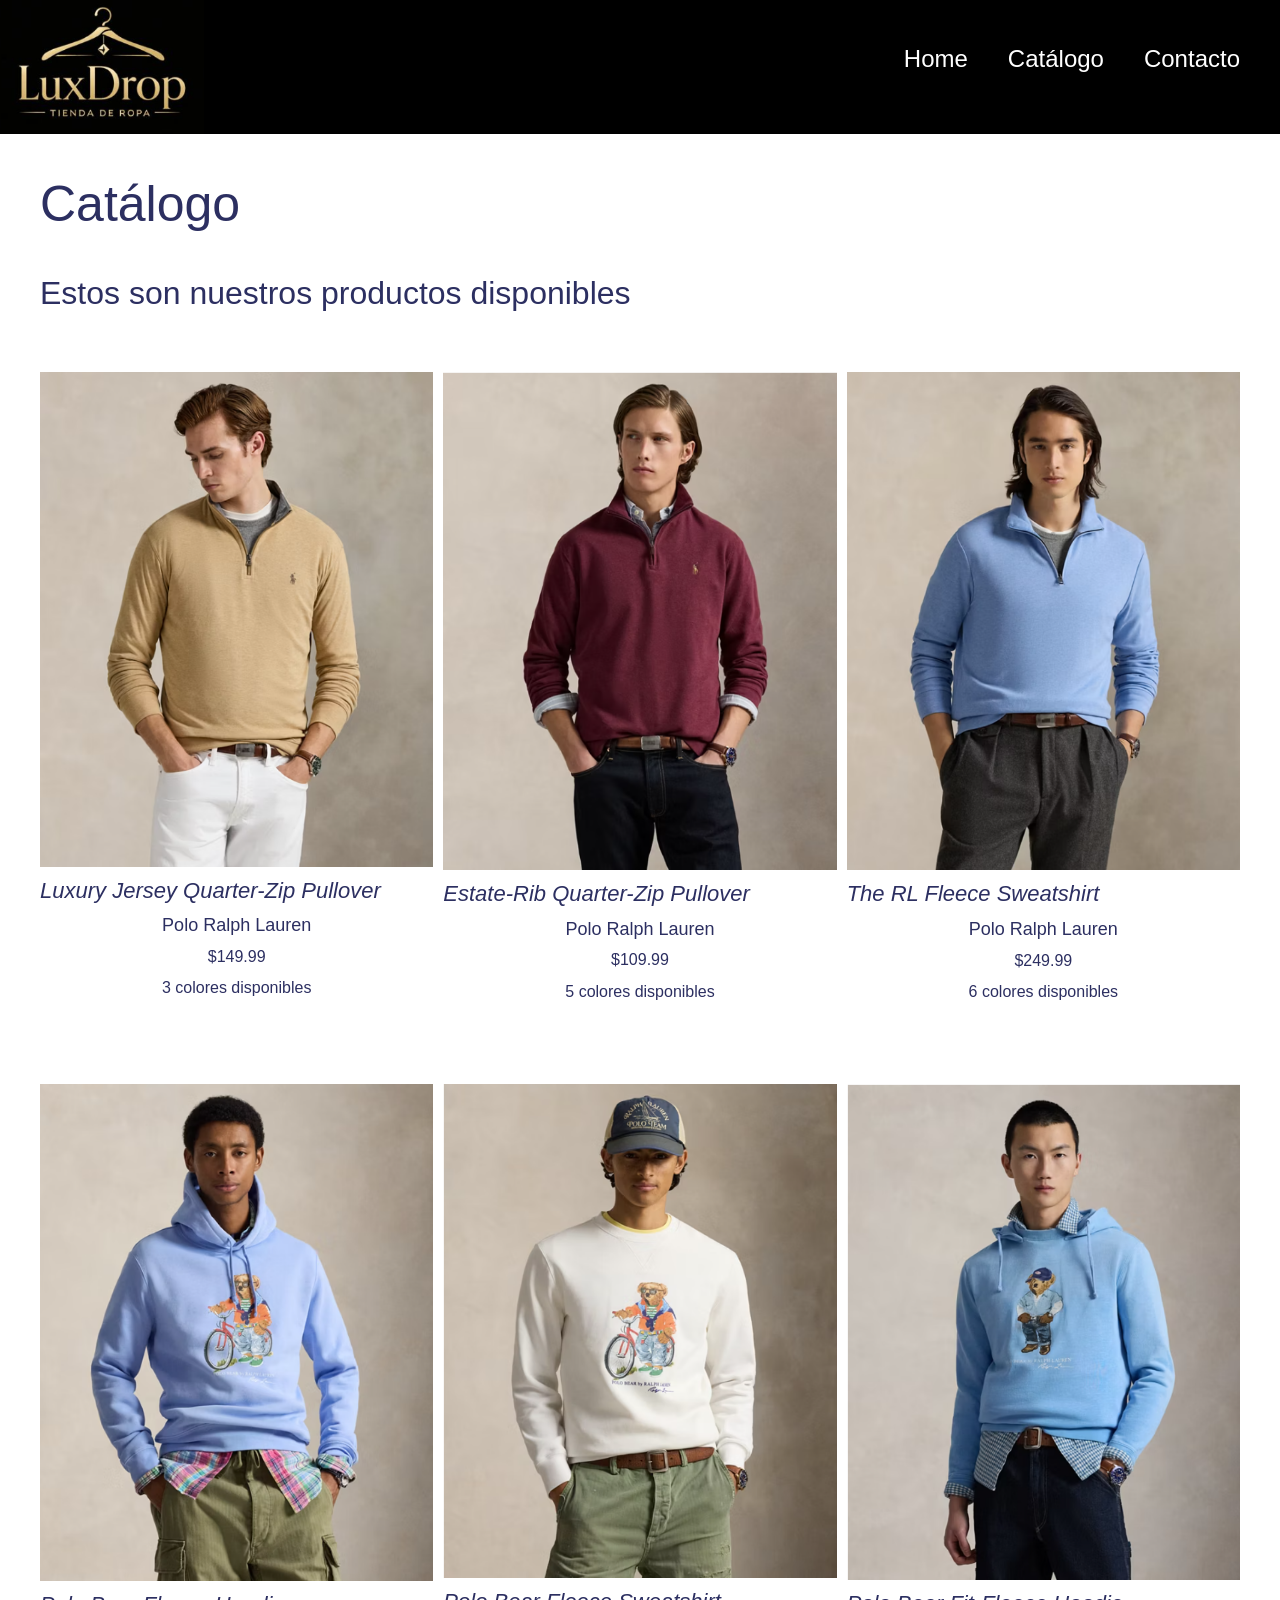
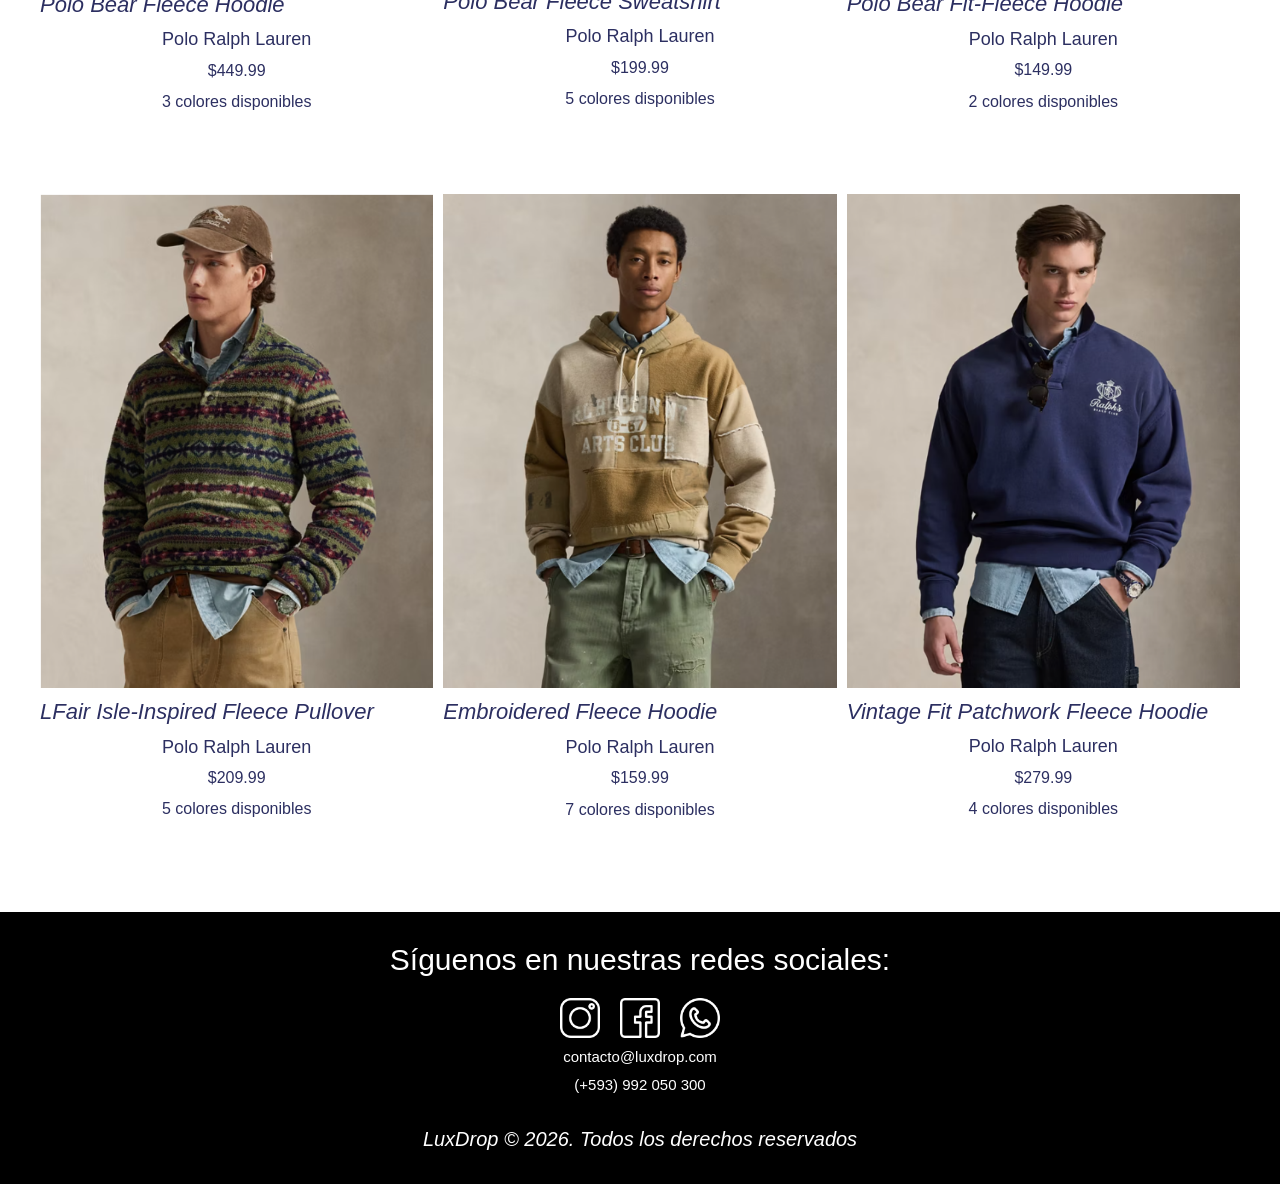
==== pages/catalogo.html @ 148de47d "Se agrega archivos para Entrega No. 2 v1.0" ====
<!DOCTYPE html>
<html lang="en">
<head>
    <meta charset="UTF-8">
    <meta name="viewport" content="width=device-width, initial-scale=1.0">
    <link href="https://cdn.jsdelivr.net/npm/bootstrap@5.3.8/dist/css/bootstrap.min.css" rel="stylesheet" integrity="sha384-sRIl4kxILFvY47J16cr9ZwB07vP4J8+LH7qKQnuqkuIAvNWLzeN8tE5YBujZqJLB" crossorigin="anonymous">
    <link rel="stylesheet" href="../css/main.css">
    <title>Catálogo de la tienda</title>
</head>
<body>
    <script src="https://cdn.jsdelivr.net/npm/bootstrap@5.3.8/dist/js/bootstrap.bundle.min.js" integrity="sha384-FKyoEForCGlyvwx9Hj09JcYn3nv7wiPVlz7YYwJrWVcXK/BmnVDxM+D2scQbITxI" crossorigin="anonymous"></script>
    <header>
        <a href="../index.html">
            <img src="../img/luxdrop_logo.png" alt="logo">
        </a>
         <nav>
             <ul>
                <li>
                    <a href="../index.html">
                        Home
                    </a>
                </li>
                <li>
                    <a href="../pages/catalogo.html">
                        Catálogo
                    </a>
                </li>
                <li>
                    <a href="../pages/contacto.html">
                        Contacto
                    </a>
                </li>
             </ul>
         </nav>
     </header>
    <main>
        <!-- Inicio Catálogo -->
        <div class="container-welcome">
            <h1 class="tittle-home">Catálogo</h1>
        </div>

        <section class="section-product">
            <div class="tittle-section">
                <h2>Estos son nuestros productos disponibles</h2>
            </div>  
            <div class="container-product">
                <!-- Primera imagen -->
                <div class="container-items">
                    <img src="../img/saco1.png" alt="Luxury Jersey Quarter-Zip Pullover" class="catalogo">
                    <h3 class="cath3">Luxury Jersey Quarter-Zip Pullover</h3>
                    <h5>Polo Ralph Lauren</h5>
                    <h6>$149.99</h6>
                    <p>3 colores disponibles</p>
                </div>

                <!-- Segunda imagen -->
                <div class="container-items">
                    <img src="../img/saco2.png" alt="Estate-Rib Quarter-Zip Pullover" class="catalogo">
                    <h3 class="cath3">Estate-Rib Quarter-Zip Pullover</h3>
                    <h5>Polo Ralph Lauren</h5>
                    <h6>$109.99</h6>
                    <p>5 colores disponibles</p>
                </div>

                <!-- Tercera imagen -->
                <div class="container-items">
                    <img src="../img/saco3.png" alt="The RL Fleece Sweatshirt" class="catalogo">
                    <h3 class="cath3">The RL Fleece Sweatshirt</h3>
                    <h5>Polo Ralph Lauren</h5>
                    <h6>$249.99</h6>
                    <p>6 colores disponibles</p>
                </div>

                <!-- Cuarta imagen -->
                <div class="container-items">
                    <img src="../img/saco4.png" alt="Polo Bear Fleece Hoodie" class="catalogo">
                    <h3 class="cath3">Polo Bear Fleece Hoodie</h3>
                    <h5>Polo Ralph Lauren</h5>
                    <h6>$449.99</h6>
                    <p>3 colores disponibles</p>
                </div>

                <!-- Quinta imagen -->
                <div class="container-items">
                    <img src="../img/saco5.png" alt="Polo Bear Fleece Sweatshirt" class="catalogo">
                    <h3 class="cath3">Polo Bear Fleece Sweatshirt</h3>
                    <h5>Polo Ralph Lauren</h5>
                    <h6>$199.99</h6>
                    <p>5 colores disponibles</p>
                </div>

                <!-- Sexta imagen -->
                <div class="container-items">
                    <img src="../img/saco6.png" alt="Polo Bear Fit-Fleece Hoodie" class="catalogo">
                    <h3 class="cath3">Polo Bear Fit-Fleece Hoodie</h3>
                    <h5>Polo Ralph Lauren</h5>
                    <h6>$149.99</h6>
                    <p>2 colores disponibles</p>
                </div>

                <!-- Séptima imagen -->
                <div class="container-items">
                    <img src="../img/saco7.png" alt="Fair Isle-Inspired Fleece Pullover" class="catalogo">
                    <h3 class="cath3">LFair Isle-Inspired Fleece Pullover</h3>
                    <h5>Polo Ralph Lauren</h5>
                    <h6>$209.99</h6>
                    <p>5 colores disponibles</p>
                </div>

                <!-- Octava imagen -->
                <div class="container-items">
                    <img src="../img/saco8.png" alt="Embroidered Fleece Hoodie" class="catalogo">
                    <h3 class="cath3">Embroidered Fleece Hoodie</h3>
                    <h5>Polo Ralph Lauren</h5>
                    <h6>$159.99</h6>
                    <p>7 colores disponibles</p>
                </div>

                <!-- Novena imagen -->
                <div class="container-items">
                    <img src="../img/saco9.png" alt="Vintage Fit Patchwork Fleece Hoodie" class="catalogo">
                    <h3 class="cath3">Vintage Fit Patchwork Fleece Hoodie</h3>
                    <h5>Polo Ralph Lauren</h5>
                    <h6>$279.99</h6>
                    <p>4 colores disponibles</p>
                </div>

            </div>
        </section>
    </main>

    <footer>
        <div class="section-tittle-social">
            <h4 class="tittle-social">Síguenos en nuestras redes sociales: </h4>
        </div>
        <div class="social-network">
            <a href="http://instagram.com/" target="_blank">
               <img src="../img/instagram.png" alt="instagram"> 
            </a>
            <a href="http://facebook.com/" target="_blank">
               <img src="../img/facebook.png" alt="facebook"> 
            </a>
            <a href="https://web.whatsapp.com/" target="_blank">
               <img src="../img/whatsapp.png" alt="whatsapp"> 
            </a>
        </div>
        <div class="section-text-social">
            <h4 class="text-social">contacto@luxdrop.com</h4>
            <h4 class="text-social">(+593) 992 050 300</h4>
        </div>
        
        <!-- estilos mediante etiquetas (estilos en linea) -->
        <p>LuxDrop © 2026. Todos los derechos reservados</p>
    </footer>
</body>
</html>
---- css/main.css ----
/* linea de comentario*?/
/* juego de pares
    selector{
        propiedad: valor;
    }
*/
/* CLASS
.cath3{
    color: #2C2F61;
} */

/* ID 
#azul{
    color: blue;
}*/

                                                /* CSS de la Entrega 2 */

/*Reset de margen*/
*{
    margin: 0;
    padding: 0;
    box-sizing: border-box;
    font-family: "Roboto", Arial, Helvetica, sans-serif;
}

header{
    background-color: black;
    display: flex;
    justify-content: space-between;
    align-items: center;
    padding-right: 40px;
}

header img{
    width: 70%;         /*Tamaño del logo*/
}
 
header nav ul{
    list-style: none;
    font-size: x-large;
    display: flex;
    gap: 40px;
}

main .container-welcome {
    margin-bottom: 30px;
}

.container-welcome img{
    width:100%;
    height: auto;
}

main{
    flex-wrap: wrap;
}

.section-arrival {
    padding: 20px;
    margin-bottom: auto;
}

.container-arrival{
    display: grid;
    grid-template-columns: repeat(3, 1fr);
    gap: 10px;
    text-align:center;
}

.container-arrival h3 {
    margin-top: 10px;
    font-size: 25px;
    font-weight:400;
    text-align: center;
}

.title-img-new{
    font-style: unset;
    font: size 30px;
}

.container-home img {
    width:100%;
    margin: auto;
    object-fit:cover;
}

.tittle-section {
    margin-bottom:30px;
    font-size:24px;
    font-weight:bold;
}

h1{
    display: flex;
    color: #2C2F61;
    text-align: center;
}

h2{
    color: #2C2F61;
    text-align: left;
}

h3{
    color: #2C2F61;
    text-align: justify;
}

h5{
    color: #2C2F61;
}

h6{
    color: #2C2F61;
}

footer{
    background-color: black;
    text-align: center;
    padding: 20px;
}

/* ICONOS REDES*/
footer .social-network{
    display: flex;
    justify-content: center;
    gap: 20px;
    align-items: center;
}

footer .social-network img{
    align-items: center;
    width: 40px;
    height: auto;
}

a{
    color: white;
    text-decoration: none;
}

main .tittle-home{
    text-align: center;
    font-size: 50px;
    font-weight: 200;
    display: flex;
    margin: 40px;
}

.img-container-contact{
    background-color: white;
    display: flex;
    justify-content: center;
    align-items: center;
}

.tittle-social{
    margin: auto;
    color: white;
    margin-top: 10px;
    margin-bottom:20px;
    font-size: 30px;
    font-weight:200;
}

.text-social{
    color: white;
    text-align: center;
    margin-top: 10px;
    margin-bottom: 10px;
    font-size: 15px;
    font-weight:300;
}

.title-contact{
    color: #2C2F61;
    text-align: center;
}

footer p{
    color: white;
    text-align: center;
    margin-top: 30px;
    margin-bottom: 10px;
    font-size: 20px;
    font-style: oblique;
}
.p-contact{
    color: black;
    text-align: center;
}

.title-img-new{
    display: flex;
    color: #2C2F61;
    text-align: center;
    justify-content: center;
    align-items: center;
}

.title-img-cat{
    color: #2C2F61;
    text-align: center;
}

/* -------------------CLUB SECTION-------------------- */
.section-club{
    display:flex;
    justify-content:center;
    align-items:center;
    padding:60px;
    background:#f5f5f5;
}

.text-club{
    width:50%;
}

.hero-text h1{
    font-size: 80px;
    margin:20px;
    margin-bottom: 30px;
}

.description-club{
    font-size: 20px;
    margin-top:20px;
}

button{
    padding:10px 20px;
    background:black;
    color:white;
    border:none;
    border-radius:20px;
}

/* -------------------CATALOGO PAGE-------------------- */
.section-product {
    margin: 20px;
}

.tittle-section{
    margin: 20px;
}

.container-product {
    display: grid;
    grid-template-columns: repeat(3, 1fr);
    gap: 10px;
    padding: 20px;
}

.container-items h3 {
    display: block;
    margin-top: 10px;
    font-size: 22px;
    font-style: italic;
    line-height: 1.3;
    text-align: left;
}

.container-items h5 {
    margin-top: 10px;
    font-size: 18px;
}

.container-items h6 {
    margin-top: 10px;
    font-size: 16px;
}

.container-items p{
    color: #2C2F61;
    margin-top: 10px;
    font-size: 16px;
    margin-bottom: 50px;
}

.container-items {
    text-align: center;
    margin-top: 20px;
}

.container-items img{
    width: 100%;
    height: auto;
}

/* -------------CONTACTO---------------- */

.section-contact{
    margin-top: 30px;
    margin-bottom: 30px;
    padding: 20px;
    color: #2C2F61;
    text-align: left;
}

.section-contact h1{
    font-size: 60px;
}

.section-contact p{
    font-size: 2rem;
}

.container-contact{
    max-width:1000px;
    margin:auto;
    text-align:center;
}

.container-contact h2{
    color: #2C2F61;
    font-style: italic;
    line-height: 1.5;
    font-weight: bold;
}

.container-contact p{
    color: #2C2F61;
    margin-top: 40px;
    font-size: 20px
}

.container-contact img{
    width:100%;
    max-width:1000px;
    margin:40px auto;
    display:block;
}

.form-contact{
    margin-top:30px;
}

.form-contact div{
    margin-top: 15px;
    margin-bottom:20px;
}

.container-contact .form-label{
    font-size: 20px;
    font-weight: bold;
}

.form-text label{
    color: #2C2F61;
}

button{
    margin-top: 15px;
}
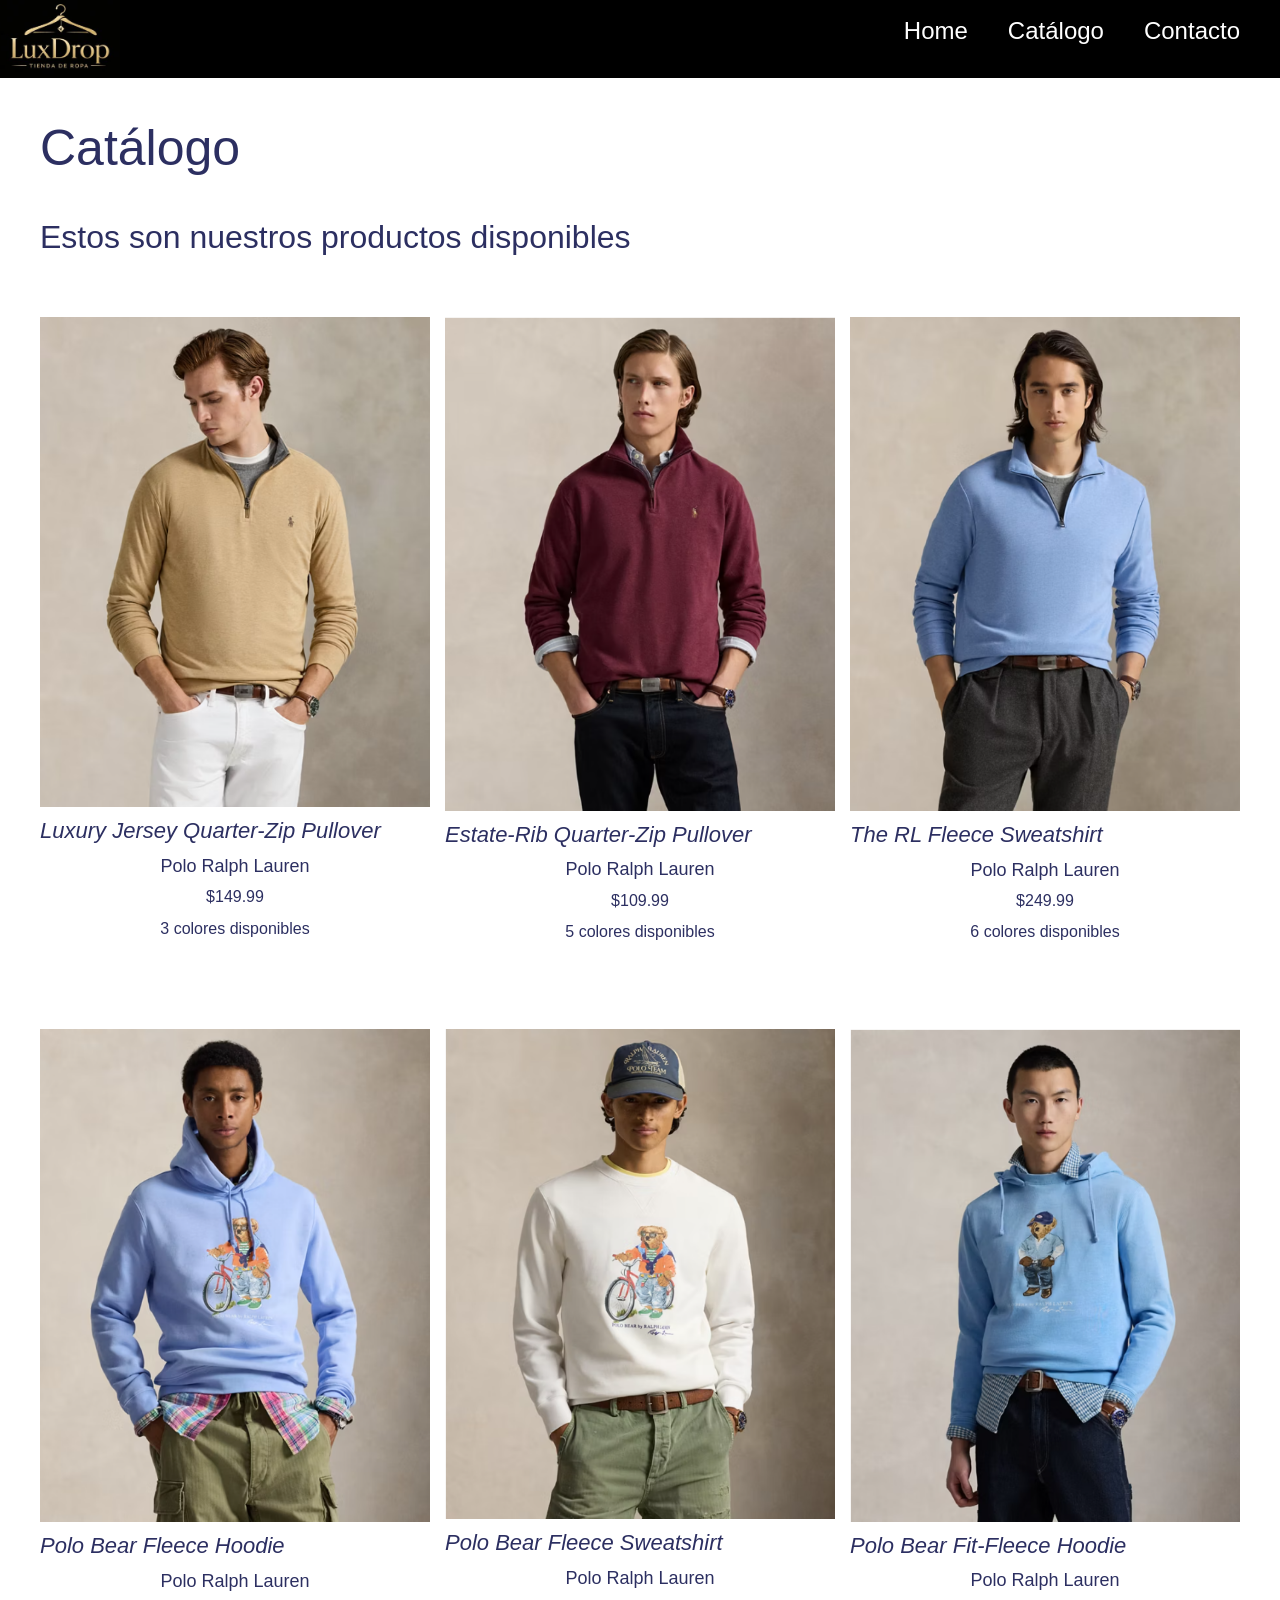
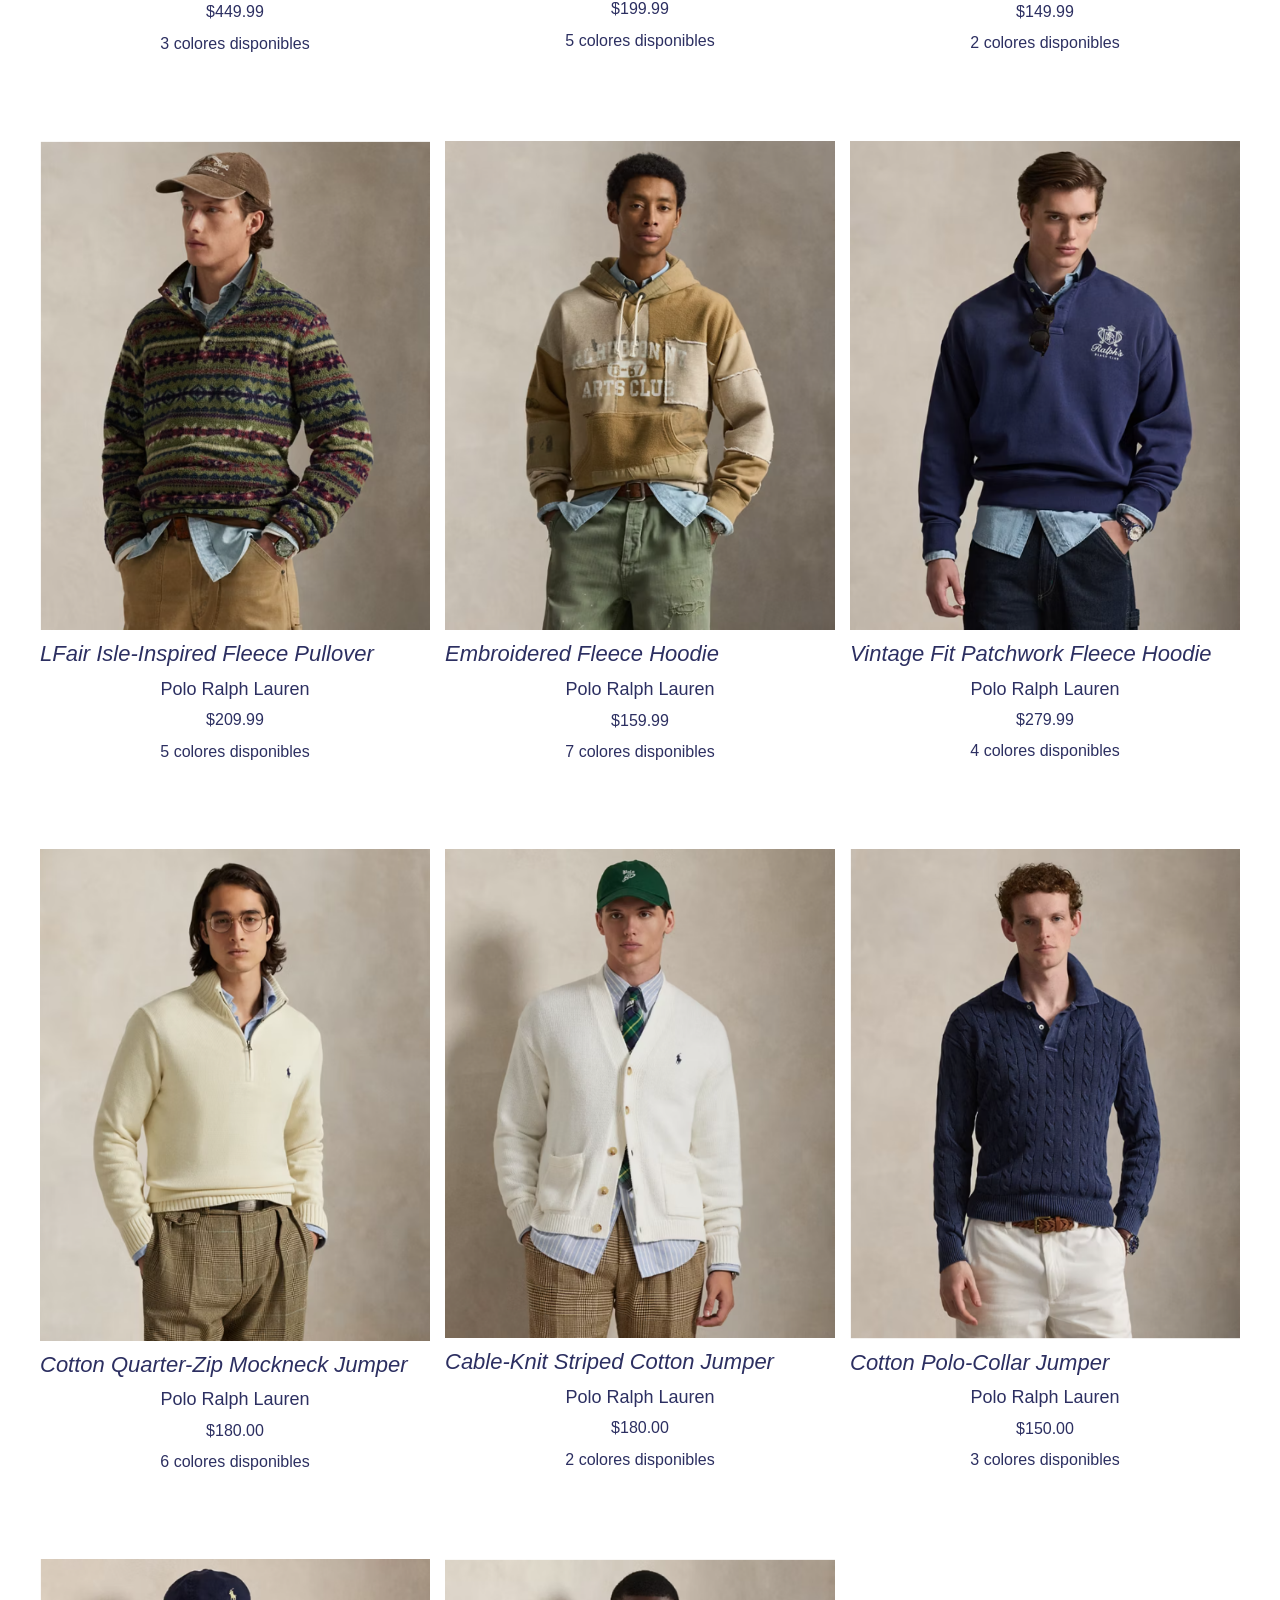
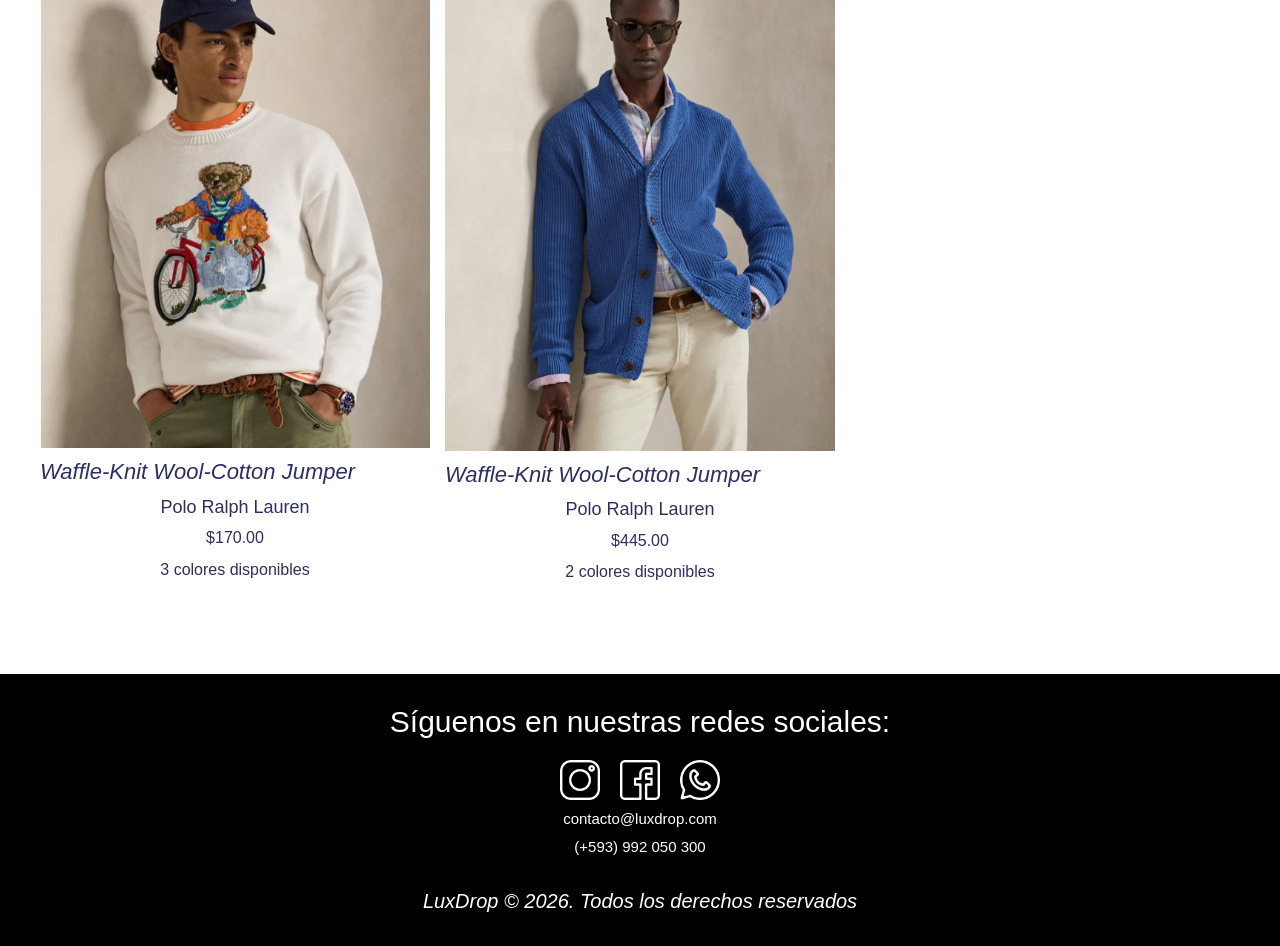
==== commit 304b4d8a: "Se arreglo para que se adapte para mobile y tablet" ====
--- a/pages/catalogo.html
+++ b/pages/catalogo.html
@@ -8,12 +8,20 @@
     <title>Catálogo de la tienda</title>
 </head>
 <body>
+    <!-- Script para Bootstrap -->
     <script src="https://cdn.jsdelivr.net/npm/bootstrap@5.3.8/dist/js/bootstrap.bundle.min.js" integrity="sha384-FKyoEForCGlyvwx9Hj09JcYn3nv7wiPVlz7YYwJrWVcXK/BmnVDxM+D2scQbITxI" crossorigin="anonymous"></script>
+
     <header>
         <a href="../index.html">
             <img src="../img/luxdrop_logo.png" alt="logo">
         </a>
-         <nav>
+
+        <!-- BOTÓN HAMBURGUESA -->
+        <button class="menu-toggle" id="menu-toggle">
+            ☰
+        </button>    
+
+        <nav id="nav">
              <ul>
                 <li>
                     <a href="../index.html">
@@ -31,8 +39,9 @@
                     </a>
                 </li>
              </ul>
-         </nav>
-     </header>
+        </nav>
+    </header>
+
     <main>
         <!-- Inicio Catálogo -->
         <div class="container-welcome">
@@ -123,6 +132,51 @@
                     <h5>Polo Ralph Lauren</h5>
                     <h6>$279.99</h6>
                     <p>4 colores disponibles</p>
+                </div>
+
+                <!-- Decima imagen -->
+                <div class="container-items">
+                    <img src="../img/saco10.png" alt="Cotton Quarter-Zip Mockneck Jumper" class="catalogo">
+                    <h3 class="cath3">Cotton Quarter-Zip Mockneck Jumper</h3>
+                    <h5>Polo Ralph Lauren</h5>
+                    <h6>$180.00</h6>
+                    <p>6 colores disponibles</p>
+                </div>
+
+                <!-- Onceaba imagen -->
+                <div class="container-items">
+                    <img src="../img/saco11.png" alt="Cable-Knit Striped Cotton Jumper" class="catalogo">
+                    <h3 class="cath3">Cable-Knit Striped Cotton Jumper</h3>
+                    <h5>Polo Ralph Lauren</h5>
+                    <h6>$180.00</h6>
+                    <p>2 colores disponibles</p>
+                </div>
+
+                <!-- Doceaba imagen -->
+                <div class="container-items">
+                    <img src="../img/saco12.png" alt="Cotton Polo-Collar Jumper" class="catalogo">
+                    <h3 class="cath3">Cotton Polo-Collar Jumper</h3>
+                    <h5>Polo Ralph Lauren</h5>
+                    <h6>$150.00</h6>
+                    <p>3 colores disponibles</p>
+                </div>
+
+                 <!-- Treceaba imagen -->
+                <div class="container-items">
+                    <img src="../img/saco13.png" alt="Waffle-Knit Wool-Cotton Jumper" class="catalogo">
+                    <h3 class="cath3">Waffle-Knit Wool-Cotton Jumper</h3>
+                    <h5>Polo Ralph Lauren</h5>
+                    <h6>$170.00</h6>
+                    <p>3 colores disponibles</p>
+                </div>
+
+                <!-- Catorceaba imagen -->
+                <div class="container-items">
+                    <img src="../img/saco14.png" alt="Waffle-Knit Wool-Cotton Jumper" class="catalogo">
+                    <h3 class="cath3">Waffle-Knit Wool-Cotton Jumper</h3>
+                    <h5>Polo Ralph Lauren</h5>
+                    <h6>$445.00</h6>
+                    <p>2 colores disponibles</p>
                 </div>
 
             </div>
@@ -152,5 +206,13 @@
         <!-- estilos mediante etiquetas (estilos en linea) -->
         <p>LuxDrop © 2026. Todos los derechos reservados</p>
     </footer>
+    <script>
+            const toggle = document.getElementById("menu-toggle");
+            const nav = document.getElementById("nav");
+
+            toggle.addEventListener("click", () => {
+                nav.classList.toggle("active");
+            });
+    </script>
 </body>
 </html>
--- a/css/main.css
+++ b/css/main.css
@@ -33,22 +33,38 @@
 }
 
 header img{
-    width: 70%;         /*Tamaño del logo*/
+    width: 120px;         /*Tamaño del logo*/
 }
  
 header nav ul{
+    background-color: black;
     list-style: none;
     font-size: x-large;
     display: flex;
     gap: 40px;
 }
 
+header nav ul a{
+    background-color: black;
+    color: white;
+}
+
+/* botón hamburguesa */
+.menu-toggle{
+    display:none;
+    font-size:28px;
+    background:none;
+    border:none;
+    color:white;
+    cursor:pointer;
+}
+
 main .container-welcome {
     margin-bottom: 30px;
 }
 
 .container-welcome img{
-    width:100%;
+    max-width:100%;
     height: auto;
 }
 
@@ -63,8 +79,8 @@
 
 .container-arrival{
     display: grid;
-    grid-template-columns: repeat(3, 1fr);
-    gap: 10px;
+    grid-template-columns: repeat(auto-fit, minmax(250px, 1fr));
+    gap: 15px;
     text-align:center;
 }
 
@@ -77,7 +93,10 @@
 
 .title-img-new{
     font-style: unset;
-    font: size 30px;
+    font-size: 30px;
+    font-size: 14px;
+    letter-spacing: 2px; /* 🔥 clave para ese look elegante */
+    color: #2C2F61;
 }
 
 .container-home img {
@@ -207,29 +226,182 @@
 
 /* -------------------CLUB SECTION-------------------- */
 .section-club{
+    padding:60px 20px;
+    background:#f5f5f5;
+}
+
+/* CONTENEDOR PRO */
+.club-container{
+    max-width:1250px;
+    margin:auto;
     display:flex;
-    justify-content:center;
     align-items:center;
-    padding:60px;
-    background:#f5f5f5;
-}
-
+    justify-content:space-between;
+    gap:40px;
+}
+
+/* TEXTO */
 .text-club{
-    width:50%;
-}
-
-.hero-text h1{
-    font-size: 80px;
-    margin:20px;
+    flex:1;
+}
+
+.text-club h2{
+    font-size:32px;
+    margin-bottom:15px;
+    color:#2C2F61;
+}
+
+.description-club{
+    font-size:18px;
+    line-height:1.6;
+    margin-bottom:25px;
+    max-width:400px;
+}
+
+/* BOTÓN PRO */
+.btn-club{
+    margin-top: 20px;
+    display:inline-block;
+    padding:12px 25px;
+    background:black;
+    color:white;
+    border-radius:25px;
+    text-decoration:none;
+    transition:0.3s;
+}
+
+.btn-club:hover{
+    background:#333;
+}
+
+/* IMAGEN */
+.club-img{
+    flex:1;
+}
+
+.club-img img{
+    width:100%;
+    border-radius:12px;
+}
+
+/* -------------------CATALOGO PAGE-------------------- */
+.section-product {
+    margin: 20px;
+}
+
+.tittle-section{
+    margin: 20px;
+}
+
+.container-product {
+    display: grid;
+    grid-template-columns: repeat(auto-fit, minmax(300px, 1fr));
+    gap: 15px;
+    padding: 20px;
+}
+
+.container-items h3 {
+    display: block;
+    margin-top: 10px;
+    font-size: 22px;
+    font-style: italic;
+    line-height: 1.3;
+    text-align: left;
+}
+
+.container-items h5 {
+    margin-top: 10px;
+    font-size: 18px;
+}
+
+.container-items h6 {
+    margin-top: 10px;
+    font-size: 16px;
+}
+
+.container-items p{
+    color: #2C2F61;
+    margin-top: 10px;
+    font-size: 16px;
+    margin-bottom: 50px;
+}
+
+.container-items {
+    text-align: center;
+    margin-top: 20px;
+}
+
+.container-items img{
+    width: 100%;
+    height: auto;
+}
+
+/* -------------CONTACTO---------------- */
+
+.section-contact{
+    margin-top: 30px;
     margin-bottom: 30px;
-}
-
-.description-club{
+    padding: 20px;
+    color: #2C2F61;
+    text-align: left;
+}
+
+.section-contact h1{
+    font-size: 60px;
+}
+
+.section-contact p{
+    margin-top: 20px;
+    font-size: 2rem;
+    text-align: center;
+}
+
+.container-contact{
+    max-width:1000px;
+    margin:auto;
+    text-align:center;
+}
+
+.container-contact h2{
+    color: #2C2F61;
+    font-style: italic;
+    line-height: 1.5;
+    font-weight: bold;
+}
+
+.container-contact p{
+    color: #2C2F61;
+    margin-top: 40px;
+    font-size: 20px
+}
+
+.container-contact img{
+    width:100%;
+    max-width:1000px;
+    margin:40px auto;
+    display:block;
+}
+
+.form-contact{
+    margin-top:30px;
+}
+
+.form-contact div{
+    margin-top: 15px;
+    margin-bottom:20px;
+}
+
+.container-contact .form-label{
     font-size: 20px;
-    margin-top:20px;
-}
-
-button{
+    font-weight: bold;
+}
+
+.form-text label{
+    color: #2C2F61;
+}
+
+.form-contact button{
+    margin-top: 15px;
     padding:10px 20px;
     background:black;
     color:white;
@@ -237,120 +409,54 @@
     border-radius:20px;
 }
 
-/* -------------------CATALOGO PAGE-------------------- */
-.section-product {
-    margin: 20px;
-}
-
-.tittle-section{
-    margin: 20px;
-}
-
-.container-product {
-    display: grid;
-    grid-template-columns: repeat(3, 1fr);
-    gap: 10px;
-    padding: 20px;
-}
-
-.container-items h3 {
-    display: block;
-    margin-top: 10px;
-    font-size: 22px;
-    font-style: italic;
-    line-height: 1.3;
-    text-align: left;
-}
-
-.container-items h5 {
-    margin-top: 10px;
-    font-size: 18px;
-}
-
-.container-items h6 {
-    margin-top: 10px;
-    font-size: 16px;
-}
-
-.container-items p{
-    color: #2C2F61;
-    margin-top: 10px;
-    font-size: 16px;
-    margin-bottom: 50px;
-}
-
-.container-items {
-    text-align: center;
-    margin-top: 20px;
-}
-
-.container-items img{
-    width: 100%;
-    height: auto;
-}
-
-/* -------------CONTACTO---------------- */
-
-.section-contact{
-    margin-top: 30px;
-    margin-bottom: 30px;
-    padding: 20px;
-    color: #2C2F61;
-    text-align: left;
-}
-
-.section-contact h1{
-    font-size: 60px;
-}
-
-.section-contact p{
-    font-size: 2rem;
-}
-
-.container-contact{
-    max-width:1000px;
-    margin:auto;
-    text-align:center;
-}
-
-.container-contact h2{
-    color: #2C2F61;
-    font-style: italic;
-    line-height: 1.5;
-    font-weight: bold;
-}
-
-.container-contact p{
-    color: #2C2F61;
-    margin-top: 40px;
-    font-size: 20px
-}
-
-.container-contact img{
-    width:100%;
-    max-width:1000px;
-    margin:40px auto;
-    display:block;
-}
-
-.form-contact{
-    margin-top:30px;
-}
-
-.form-contact div{
-    margin-top: 15px;
-    margin-bottom:20px;
-}
-
-.container-contact .form-label{
-    font-size: 20px;
-    font-weight: bold;
-}
-
-.form-text label{
-    color: #2C2F61;
-}
-
-button{
-    margin-top: 15px;
+/* MEDIA QUERIES */
+@media (max-width: 768px) {
+    
+    .menu-toggle{
+        display:block;
+    }
+
+    nav{
+        position:absolute;
+        top:60px;
+        right:0;
+        width:100%;
+        background:black;
+        display:none;
+    }
+
+    header nav ul{
+        flex-direction: column;
+        text-align:center;
+        padding:20px 0;
+        gap: 10px;
+        font-size: 16px;
+    }
+
+    nav.active{
+        display:block;
+    }
+
+    h1{
+        font-size: 22px;
+        text-align: center;
+    }
+
+    /* Para la sección de Unete al Club */
+    .club-container{
+        flex-direction:column;
+        text-align:center;
+    }
+
+    .description-club{
+        margin:auto;
+    }
+
+    .text-club h2{
+        font-size:24px;
+    }
+
+    .description-club{
+        font-size:16px;
+    }
 }
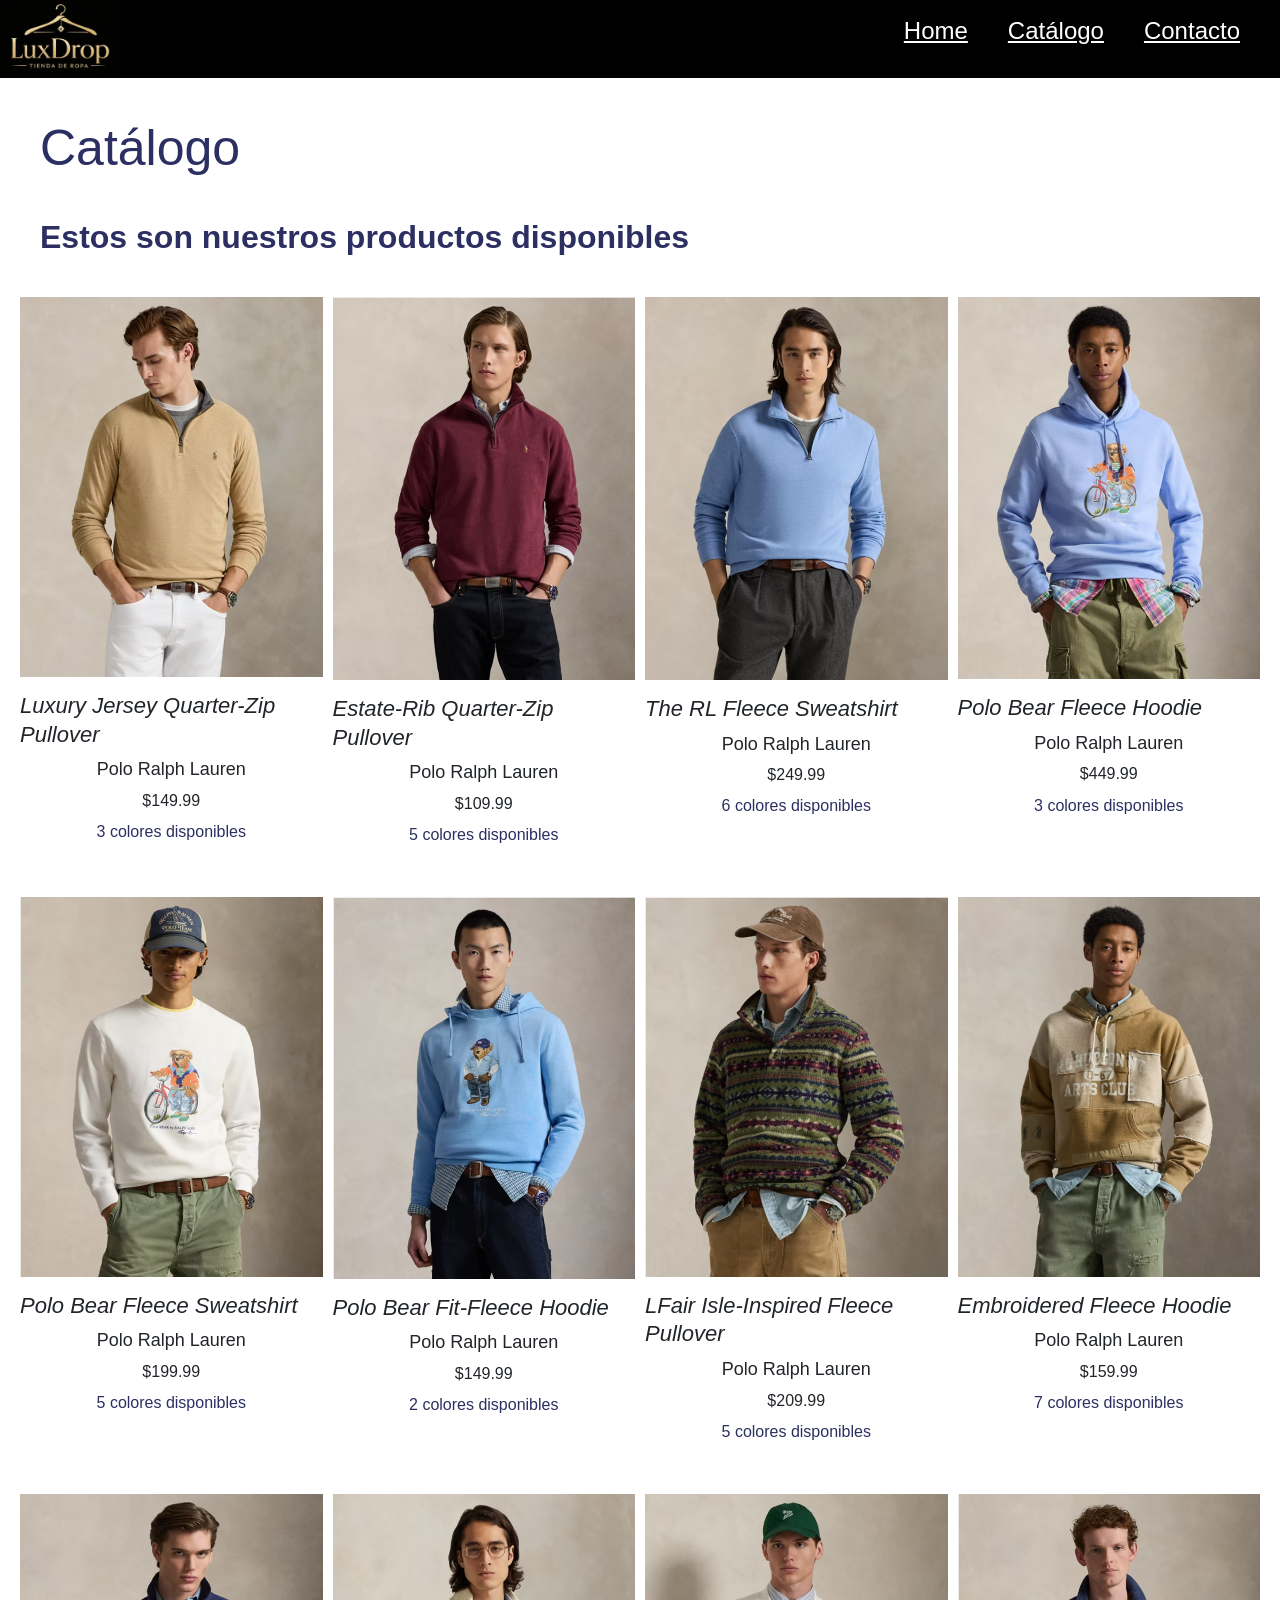
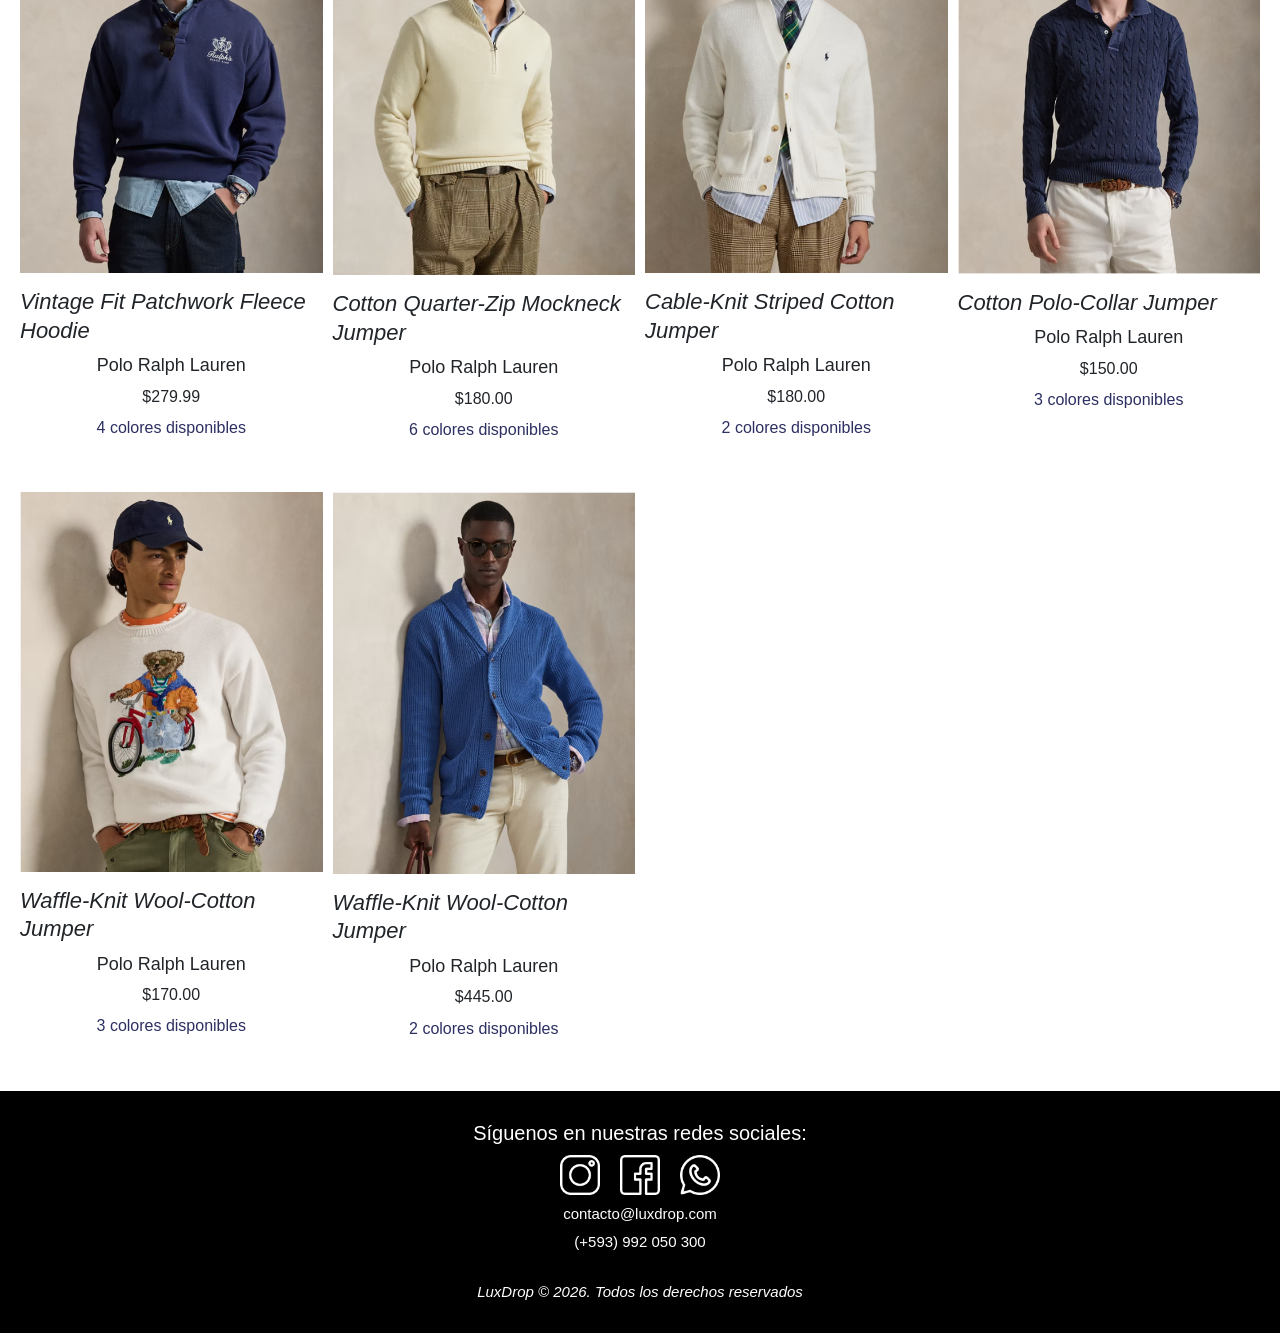
==== commit 7051f4ef: "Se rehizo el código de CSS a SCSS" ====
--- a/pages/catalogo.html
+++ b/pages/catalogo.html
@@ -42,7 +42,7 @@
         </nav>
     </header>
 
-    <main>
+    <main class="main-catalogo">
         <!-- Inicio Catálogo -->
         <div class="container-welcome">
             <h1 class="tittle-home">Catálogo</h1>
@@ -178,10 +178,19 @@
                     <h6>$445.00</h6>
                     <p>2 colores disponibles</p>
                 </div>
-
             </div>
         </section>
     </main>
+    
+    <!-- Imagen botón hamburguesa -->
+    <script>
+            const toggle = document.getElementById("menu-toggle");
+            const nav = document.getElementById("nav");
+
+            toggle.addEventListener("click", () => {
+                nav.classList.toggle("active");
+            });
+    </script>
 
     <footer>
         <div class="section-tittle-social">
@@ -206,13 +215,5 @@
         <!-- estilos mediante etiquetas (estilos en linea) -->
         <p>LuxDrop © 2026. Todos los derechos reservados</p>
     </footer>
-    <script>
-            const toggle = document.getElementById("menu-toggle");
-            const nav = document.getElementById("nav");
-
-            toggle.addEventListener("click", () => {
-                nav.classList.toggle("active");
-            });
-    </script>
 </body>
 </html>
--- a/css/main.css
+++ b/css/main.css
@@ -1,462 +1,541 @@
-/* linea de comentario*?/
-/* juego de pares
-    selector{
-        propiedad: valor;
-    }
-*/
-/* CLASS
-.cath3{
-    color: #2C2F61;
-} */
-
-/* ID 
-#azul{
-    color: blue;
-}*/
-
-                                                /* CSS de la Entrega 2 */
-
-/*Reset de margen*/
-*{
-    margin: 0;
-    padding: 0;
-    box-sizing: border-box;
-    font-family: "Roboto", Arial, Helvetica, sans-serif;
-}
-
-header{
-    background-color: black;
-    display: flex;
-    justify-content: space-between;
-    align-items: center;
-    padding-right: 40px;
-}
-
-header img{
-    width: 120px;         /*Tamaño del logo*/
-}
- 
-header nav ul{
-    background-color: black;
-    list-style: none;
-    font-size: x-large;
-    display: flex;
-    gap: 40px;
-}
-
-header nav ul a{
-    background-color: black;
-    color: white;
-}
-
-/* botón hamburguesa */
-.menu-toggle{
-    display:none;
-    font-size:28px;
-    background:none;
-    border:none;
-    color:white;
-    cursor:pointer;
-}
-
+@charset "UTF-8";
+/*Reset*/
+* {
+  margin: 0;
+  padding: 0;
+  box-sizing: border-box;
+  font-family: "Roboto", Arial, Helvetica, sans-serif;
+}
+
+/* Estilos de Header */
+header {
+  display: flex;
+  justify-content: space-between;
+  align-items: center;
+  background-color: black;
+  padding-right: 40px;
+}
+header a img {
+  width: 120px;
+}
+header .menu-toggle {
+  display: none;
+  font-size: 28px;
+  background: none;
+  border: none;
+  color: white;
+  cursor: pointer;
+}
+header nav ul {
+  background-color: black;
+  list-style: none;
+  font-size: x-large;
+  display: flex;
+  gap: 40px;
+}
+header nav ul a {
+  background-color: black;
+  color: white;
+}
+
+/* Estilo Main */
+main {
+  flex-wrap: wrap;
+}
 main .container-welcome {
-    margin-bottom: 30px;
-}
-
-.container-welcome img{
-    max-width:100%;
-    height: auto;
-}
-
-main{
-    flex-wrap: wrap;
-}
-
+  margin-bottom: 30px;
+}
+main .container-welcome .tittle-home {
+  display: flex;
+  color: #2C2F61;
+  text-align: center;
+  font-size: 50px;
+  font-weight: 200;
+  display: flex;
+  margin: 40px;
+}
+main .container-welcome img {
+  max-width: 100%;
+  height: auto;
+}
+
+/* Estilo de Seccion Prendas */
 .section-arrival {
-    padding: 20px;
-    margin-bottom: auto;
-}
-
-.container-arrival{
-    display: grid;
-    grid-template-columns: repeat(auto-fit, minmax(250px, 1fr));
-    gap: 15px;
-    text-align:center;
-}
-
-.container-arrival h3 {
-    margin-top: 10px;
-    font-size: 25px;
-    font-weight:400;
-    text-align: center;
-}
-
-.title-img-new{
-    font-style: unset;
-    font-size: 30px;
-    font-size: 14px;
-    letter-spacing: 2px; /* 🔥 clave para ese look elegante */
-    color: #2C2F61;
-}
-
-.container-home img {
-    width:100%;
-    margin: auto;
-    object-fit:cover;
-}
-
-.tittle-section {
-    margin-bottom:30px;
-    font-size:24px;
-    font-weight:bold;
-}
-
-h1{
-    display: flex;
-    color: #2C2F61;
-    text-align: center;
-}
-
-h2{
-    color: #2C2F61;
-    text-align: left;
-}
-
-h3{
-    color: #2C2F61;
-    text-align: justify;
-}
-
-h5{
-    color: #2C2F61;
-}
-
-h6{
-    color: #2C2F61;
-}
-
-footer{
-    background-color: black;
-    text-align: center;
-    padding: 20px;
-}
-
-/* ICONOS REDES*/
-footer .social-network{
-    display: flex;
-    justify-content: center;
-    gap: 20px;
-    align-items: center;
-}
-
-footer .social-network img{
-    align-items: center;
-    width: 40px;
-    height: auto;
-}
-
-a{
-    color: white;
-    text-decoration: none;
-}
-
-main .tittle-home{
-    text-align: center;
-    font-size: 50px;
-    font-weight: 200;
-    display: flex;
-    margin: 40px;
-}
-
-.img-container-contact{
-    background-color: white;
-    display: flex;
-    justify-content: center;
-    align-items: center;
-}
-
-.tittle-social{
-    margin: auto;
-    color: white;
-    margin-top: 10px;
-    margin-bottom:20px;
-    font-size: 30px;
-    font-weight:200;
-}
-
-.text-social{
-    color: white;
-    text-align: center;
-    margin-top: 10px;
-    margin-bottom: 10px;
-    font-size: 15px;
-    font-weight:300;
-}
-
-.title-contact{
-    color: #2C2F61;
-    text-align: center;
-}
-
-footer p{
-    color: white;
-    text-align: center;
-    margin-top: 30px;
-    margin-bottom: 10px;
-    font-size: 20px;
-    font-style: oblique;
-}
-.p-contact{
-    color: black;
-    text-align: center;
-}
-
-.title-img-new{
-    display: flex;
-    color: #2C2F61;
-    text-align: center;
-    justify-content: center;
-    align-items: center;
-}
-
-.title-img-cat{
-    color: #2C2F61;
-    text-align: center;
-}
-
-/* -------------------CLUB SECTION-------------------- */
-.section-club{
-    padding:60px 20px;
-    background:#f5f5f5;
-}
-
-/* CONTENEDOR PRO */
-.club-container{
-    max-width:1250px;
-    margin:auto;
-    display:flex;
-    align-items:center;
-    justify-content:space-between;
-    gap:40px;
-}
-
-/* TEXTO */
-.text-club{
-    flex:1;
-}
-
-.text-club h2{
-    font-size:32px;
-    margin-bottom:15px;
-    color:#2C2F61;
-}
-
-.description-club{
-    font-size:18px;
-    line-height:1.6;
-    margin-bottom:25px;
-    max-width:400px;
-}
-
-/* BOTÓN PRO */
-.btn-club{
-    margin-top: 20px;
-    display:inline-block;
-    padding:12px 25px;
-    background:black;
-    color:white;
-    border-radius:25px;
-    text-decoration:none;
-    transition:0.3s;
-}
-
-.btn-club:hover{
-    background:#333;
-}
-
-/* IMAGEN */
-.club-img{
-    flex:1;
-}
-
-.club-img img{
-    width:100%;
-    border-radius:12px;
-}
-
-/* -------------------CATALOGO PAGE-------------------- */
+  padding: 20px;
+  margin-bottom: auto;
+}
+.section-arrival .tittle-section {
+  margin-bottom: 30px;
+  font-size: 24px;
+  font-weight: bold;
+}
+.section-arrival .tittle-section h2 {
+  color: #2C2F61;
+  text-align: left;
+  margin-bottom: 30px;
+  font-size: 2rem;
+  font-weight: bold;
+}
+.section-arrival .container-arrival {
+  display: grid;
+  grid-template-columns: repeat(auto-fit, minmax(250px, 1fr));
+  gap: 15px;
+  text-align: center;
+}
+.section-arrival .container-arrival .container-home img {
+  width: 100%;
+  margin: auto;
+  object-fit: cover;
+}
+.section-arrival .container-arrival .container-home h3 {
+  color: white;
+  text-align: justify;
+  font-style: unset;
+  margin-top: 10px;
+  font-size: 30px;
+  font-weight: 400;
+  text-align: center;
+  font-size: 20px;
+  letter-spacing: 2px;
+  color: #2C2F61;
+}
+
+/* Estilo de Seccion Club */
+.section-club {
+  padding: 60px 20px;
+  background: #f5f5f5;
+}
+.section-club .club-container {
+  max-width: 1250px;
+  margin: auto;
+  display: flex;
+  align-items: center;
+  justify-content: space-between;
+  gap: 40px;
+}
+.section-club .club-container .text-club {
+  flex: 1;
+}
+.section-club .club-container .text-club h2 {
+  font-size: 32px;
+  margin-bottom: 15px;
+  color: #2C2F61;
+}
+.section-club .club-container .text-club .description-club {
+  font-size: 18px;
+  line-height: 1.6;
+  margin-bottom: 25px;
+  max-width: 400px;
+}
+.section-club .club-container .text-club .btn-club {
+  margin-top: 20px;
+  display: inline-block;
+  padding: 12px 25px;
+  background: black;
+  color: white;
+  border-radius: 25px;
+  text-decoration: none;
+  transition: 0.3s;
+}
+.section-club .club-container .text-club .btn-club:hover {
+  background: #333;
+}
+.section-club .club-container .club-img {
+  flex: 1;
+}
+.section-club .club-container .club-img img {
+  width: 100%;
+  border-radius: 12px;
+}
+
+/* Estilo de Footer */
+footer {
+  background-color: black;
+  text-align: center;
+  padding: 20px;
+}
+footer .section-tittle-social .tittle-social {
+  margin: auto;
+  color: white;
+  text-align: center;
+  margin-top: 10px;
+  margin-bottom: 10px;
+  font-size: 15px;
+  font-weight: 300;
+  font-size: 20px;
+}
+footer .social-network {
+  display: flex;
+  justify-content: center;
+  gap: 20px;
+  align-items: center;
+}
+footer .social-network a {
+  color: white;
+  text-decoration: none;
+}
+footer .social-network img {
+  align-items: center;
+  width: 40px;
+  height: auto;
+}
+footer .section-text-social .text-social {
+  margin: auto;
+  color: white;
+  text-align: center;
+  margin-top: 10px;
+  margin-bottom: 10px;
+  font-size: 15px;
+  font-weight: 300;
+}
+footer p {
+  color: white;
+  text-align: center;
+  margin-top: 30px;
+  margin-bottom: 10px;
+  font-size: 15px;
+  font-style: oblique;
+}
+
+/* Estilos de Header */
+header {
+  display: flex;
+  justify-content: space-between;
+  align-items: center;
+  background-color: black;
+  padding-right: 40px;
+}
+header img {
+  width: 120px;
+}
+header .menu-toggle {
+  display: none;
+  font-size: 28px;
+  background: none;
+  border: none;
+  color: white;
+  cursor: pointer;
+}
+header nav ul {
+  background-color: black;
+  list-style: none;
+  font-size: x-large;
+  display: flex;
+  gap: 40px;
+}
+header nav ul a {
+  background-color: black;
+  color: white;
+}
+
+/* Seccion de Contacto */
+.section-contact h1 {
+  display: flex;
+  color: #2C2F61;
+  text-align: center;
+  font-size: 50px;
+  font-weight: 200;
+  display: flex;
+  margin: 40px;
+}
+.section-contact p {
+  margin-top: 20px;
+  font-size: 2rem;
+  text-align: center;
+  color: #2C2F61;
+  font-style: italic;
+}
+.section-contact .container-contact {
+  max-width: 1000px;
+  margin: auto;
+  text-align: center;
+}
+.section-contact .container-contact img {
+  width: 100%;
+  max-width: 1000px;
+  margin: 40px auto;
+  display: block;
+}
+.section-contact .container-contact h2 {
+  color: #2C2F61;
+  font-style: italic;
+  line-height: 1.5;
+  font-weight: bold;
+}
+.section-contact .container-contact p {
+  color: #2C2F61;
+  margin-top: 40px;
+  font-size: 20px;
+}
+.section-contact .container-contact .form-contact {
+  margin-top: 30px;
+}
+.section-contact .container-contact .form-contact div {
+  margin-top: 15px;
+  margin-bottom: 20px;
+}
+.section-contact .container-contact .form-contact .form-label {
+  font-size: 20px;
+  font-weight: bold;
+  font-style: unset;
+  margin-top: 10px;
+  font-size: 30px;
+  font-weight: 400;
+  text-align: center;
+  font-size: 20px;
+  letter-spacing: 2px;
+  color: #2C2F61;
+}
+.section-contact .container-contact .form-contact .form-text label {
+  color: #2C2F61;
+}
+.section-contact .container-contact button {
+  margin-bottom: 50px;
+  padding: 10px 20px;
+  background: black;
+  color: white;
+  border: none;
+  border-radius: 20px;
+}
+
+/* Estilo de Footer */
+footer {
+  background-color: black;
+  text-align: center;
+  padding: 20px;
+}
+footer .section-tittle-social .tittle-social {
+  margin: auto;
+  color: white;
+  text-align: center;
+  margin-top: 10px;
+  margin-bottom: 10px;
+  font-size: 15px;
+  font-weight: 300;
+  font-size: 20px;
+}
+footer .social-network {
+  display: flex;
+  justify-content: center;
+  gap: 20px;
+  align-items: center;
+}
+footer .social-network a {
+  color: white;
+  text-decoration: none;
+}
+footer .social-network img {
+  align-items: center;
+  width: 40px;
+  height: auto;
+}
+footer .section-text-social .text-social {
+  margin: auto;
+  color: white;
+  text-align: center;
+  margin-top: 10px;
+  margin-bottom: 10px;
+  font-size: 15px;
+  font-weight: 300;
+}
+footer p {
+  color: white;
+  text-align: center;
+  margin-top: 30px;
+  margin-bottom: 10px;
+  font-size: 15px;
+  font-style: oblique;
+}
+
+/* Estilos de Header */
+header {
+  display: flex;
+  justify-content: space-between;
+  align-items: center;
+  background-color: black;
+  padding-right: 40px;
+}
+header img {
+  width: 120px;
+}
+header .menu-toggle {
+  display: none;
+  font-size: 28px;
+  background: none;
+  border: none;
+  color: white;
+  cursor: pointer;
+}
+header nav ul {
+  background-color: black;
+  list-style: none;
+  font-size: x-large;
+  display: flex;
+  gap: 40px;
+}
+header nav ul a {
+  background-color: black;
+  color: white;
+}
+
+/* Estilo Main */
+.main-catalogo {
+  flex-wrap: wrap;
+}
+.main-catalogo .container-welcome {
+  margin-bottom: 30px;
+}
+.main-catalogo .container-welcome .tittle-home {
+  display: flex;
+  color: #2C2F61;
+  text-align: center;
+  font-size: 50px;
+  font-weight: 200;
+  display: flex;
+  margin: 40px;
+}
+
+/* Seccion de Catalogo */
 .section-product {
-    margin: 20px;
-}
-
-.tittle-section{
-    margin: 20px;
-}
-
-.container-product {
-    display: grid;
-    grid-template-columns: repeat(auto-fit, minmax(300px, 1fr));
-    gap: 15px;
-    padding: 20px;
-}
-
-.container-items h3 {
-    display: block;
-    margin-top: 10px;
-    font-size: 22px;
-    font-style: italic;
-    line-height: 1.3;
-    text-align: left;
-}
-
-.container-items h5 {
-    margin-top: 10px;
-    font-size: 18px;
-}
-
-.container-items h6 {
-    margin-top: 10px;
-    font-size: 16px;
-}
-
-.container-items p{
-    color: #2C2F61;
-    margin-top: 10px;
-    font-size: 16px;
-    margin-bottom: 50px;
-}
-
-.container-items {
-    text-align: center;
-    margin-top: 20px;
-}
-
-.container-items img{
-    width: 100%;
-    height: auto;
-}
-
-/* -------------CONTACTO---------------- */
-
-.section-contact{
-    margin-top: 30px;
-    margin-bottom: 30px;
-    padding: 20px;
-    color: #2C2F61;
-    text-align: left;
-}
-
-.section-contact h1{
-    font-size: 60px;
-}
-
-.section-contact p{
-    margin-top: 20px;
-    font-size: 2rem;
-    text-align: center;
-}
-
-.container-contact{
-    max-width:1000px;
-    margin:auto;
-    text-align:center;
-}
-
-.container-contact h2{
-    color: #2C2F61;
-    font-style: italic;
-    line-height: 1.5;
-    font-weight: bold;
-}
-
-.container-contact p{
-    color: #2C2F61;
-    margin-top: 40px;
-    font-size: 20px
-}
-
-.container-contact img{
-    width:100%;
-    max-width:1000px;
-    margin:40px auto;
-    display:block;
-}
-
-.form-contact{
-    margin-top:30px;
-}
-
-.form-contact div{
-    margin-top: 15px;
-    margin-bottom:20px;
-}
-
-.container-contact .form-label{
-    font-size: 20px;
-    font-weight: bold;
-}
-
-.form-text label{
-    color: #2C2F61;
-}
-
-.form-contact button{
-    margin-top: 15px;
-    padding:10px 20px;
-    background:black;
-    color:white;
-    border:none;
-    border-radius:20px;
+  margin: 20px;
+}
+.section-product .tittle-section {
+  margin: 20px;
+}
+.section-product .tittle-section h2 {
+  color: #2C2F61;
+  text-align: left;
+  margin-bottom: 30px;
+  font-size: 2rem;
+  font-weight: bold;
+}
+.section-product .container-product {
+  display: grid;
+  grid-template-columns: repeat(auto-fit, minmax(300px, 1fr));
+  gap: 10px;
+}
+.section-product .container-product .container-items {
+  text-align: center;
+  margin-top: 10px;
+}
+.section-product .container-product .container-items img {
+  width: 100%;
+  height: auto;
+}
+.section-product .container-product .container-items h3 {
+  display: block;
+  margin-top: 15px;
+  font-size: 22px;
+  font-style: italic;
+  line-height: 1.3;
+  text-align: left;
+}
+.section-product .container-product .container-items h5 {
+  margin-top: 10px;
+  font-size: 18px;
+}
+.section-product .container-product .container-items h6 {
+  margin-top: 10px;
+  font-size: 16px;
+}
+.section-product .container-product .container-items p {
+  color: #2C2F61;
+  margin-top: 10px;
+  font-size: 16px;
+  margin-bottom: 30px;
+}
+
+/* Estilo de Footer */
+footer {
+  background-color: black;
+  text-align: center;
+  padding: 20px;
+}
+footer .section-tittle-social .tittle-social {
+  margin: auto;
+  color: white;
+  text-align: center;
+  margin-top: 10px;
+  margin-bottom: 10px;
+  font-size: 15px;
+  font-weight: 300;
+  font-size: 20px;
+}
+footer .social-network {
+  display: flex;
+  justify-content: center;
+  gap: 20px;
+  align-items: center;
+}
+footer .social-network a {
+  color: white;
+  text-decoration: none;
+}
+footer .social-network img {
+  align-items: center;
+  width: 40px;
+  height: auto;
+}
+footer .section-text-social .text-social {
+  margin: auto;
+  color: white;
+  text-align: center;
+  margin-top: 10px;
+  margin-bottom: 10px;
+  font-size: 15px;
+  font-weight: 300;
+}
+footer p {
+  color: white;
+  text-align: center;
+  margin-top: 30px;
+  margin-bottom: 10px;
+  font-size: 15px;
+  font-style: oblique;
 }
 
 /* MEDIA QUERIES */
 @media (max-width: 768px) {
-    
-    .menu-toggle{
-        display:block;
-    }
-
-    nav{
-        position:absolute;
-        top:60px;
-        right:0;
-        width:100%;
-        background:black;
-        display:none;
-    }
-
-    header nav ul{
-        flex-direction: column;
-        text-align:center;
-        padding:20px 0;
-        gap: 10px;
-        font-size: 16px;
-    }
-
-    nav.active{
-        display:block;
-    }
-
-    h1{
-        font-size: 22px;
-        text-align: center;
-    }
-
-    /* Para la sección de Unete al Club */
-    .club-container{
-        flex-direction:column;
-        text-align:center;
-    }
-
-    .description-club{
-        margin:auto;
-    }
-
-    .text-club h2{
-        font-size:24px;
-    }
-
-    .description-club{
-        font-size:16px;
-    }
-}+  /*#menu-toggle{
+      display:block;
+  }
+
+  nav{
+      position:absolute;
+      top:60px;
+      right:0;
+      width:100%;
+      background: $color-basic;
+      display:none;
+  }*/
+  header nav ul {
+    flex-direction: row;
+    text-align: center;
+    padding: 20px 0;
+    gap: 10px;
+    font-size: 16px;
+  }
+  nav.active {
+    display: block;
+  }
+  h1 {
+    font-size: 22px;
+    text-align: center;
+  }
+  /* Para la sección de Unete al Club */
+  .club-container {
+    flex-direction: column;
+    text-align: center;
+  }
+  .description-club {
+    margin: auto;
+  }
+  .text-club h2 {
+    font-size: 24px;
+  }
+  .description-club {
+    font-size: 16px;
+  }
+}
+
+/*# sourceMappingURL=main.css.map */
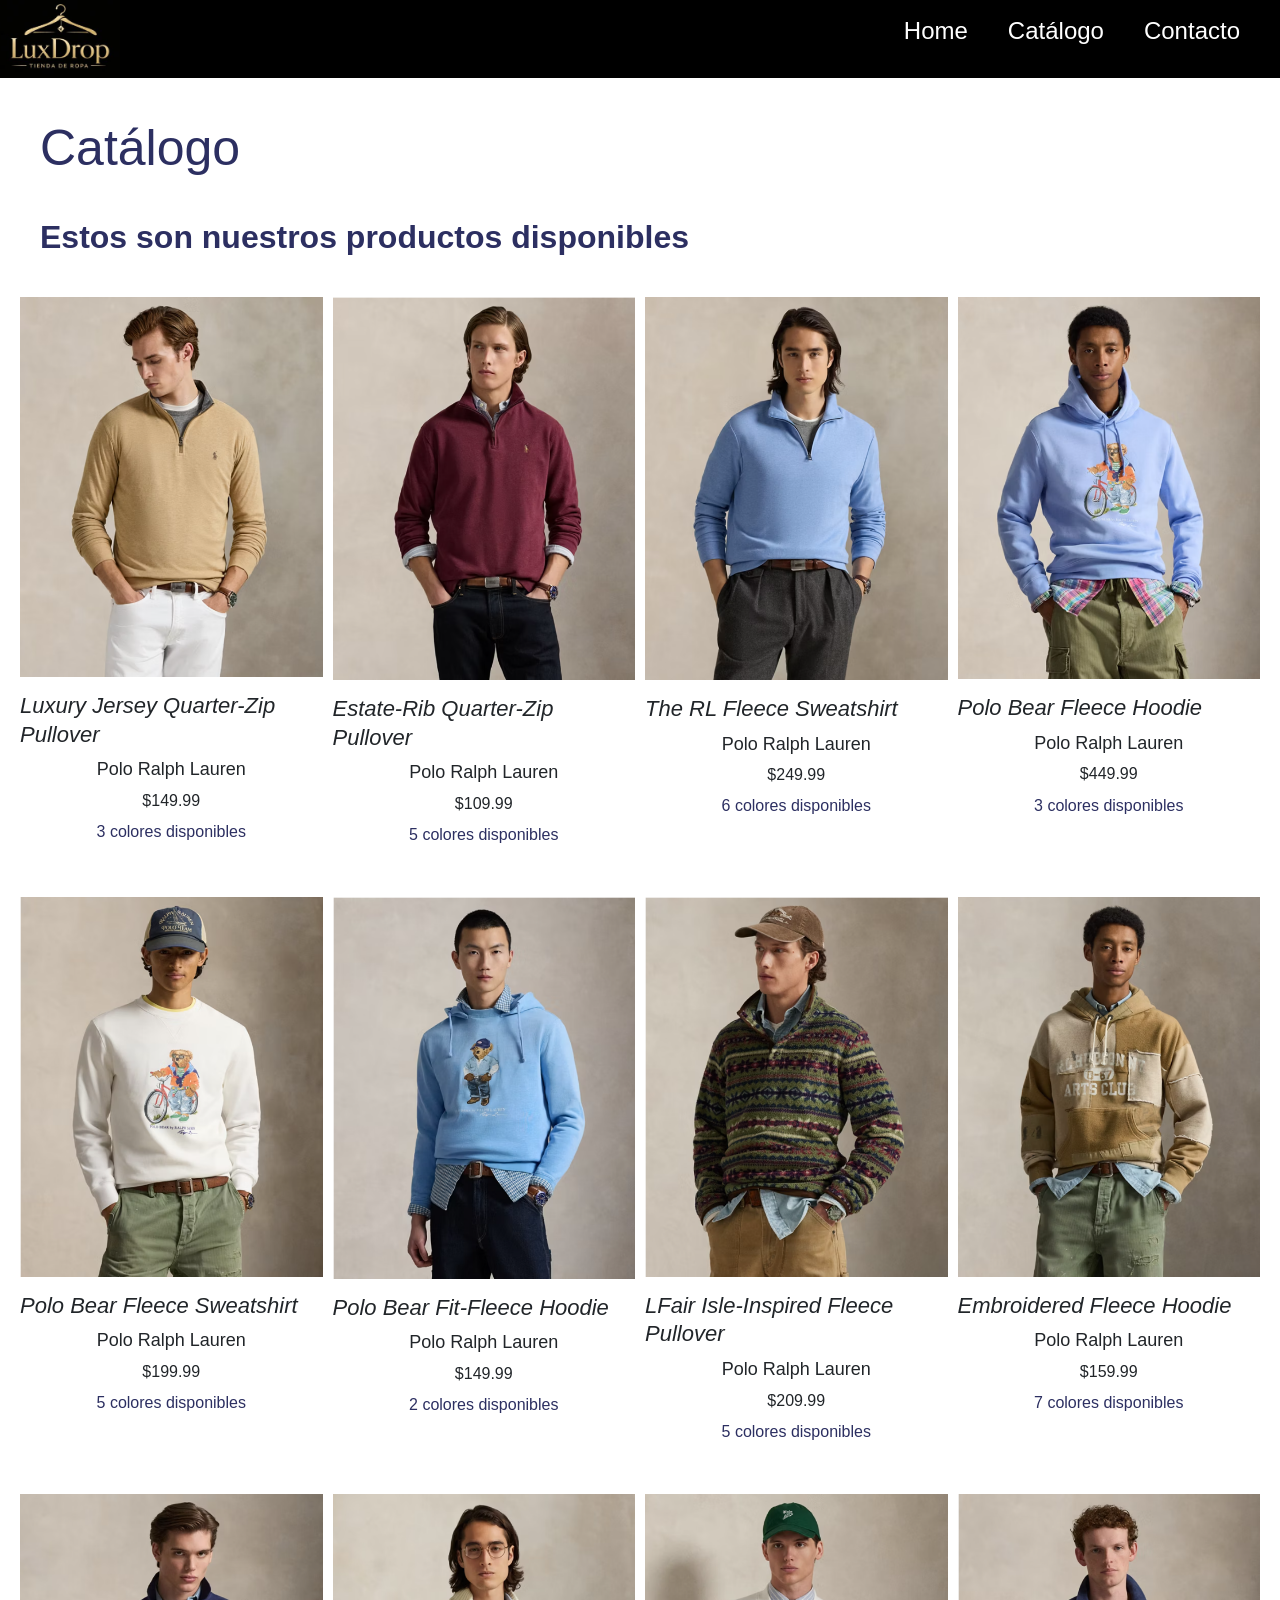
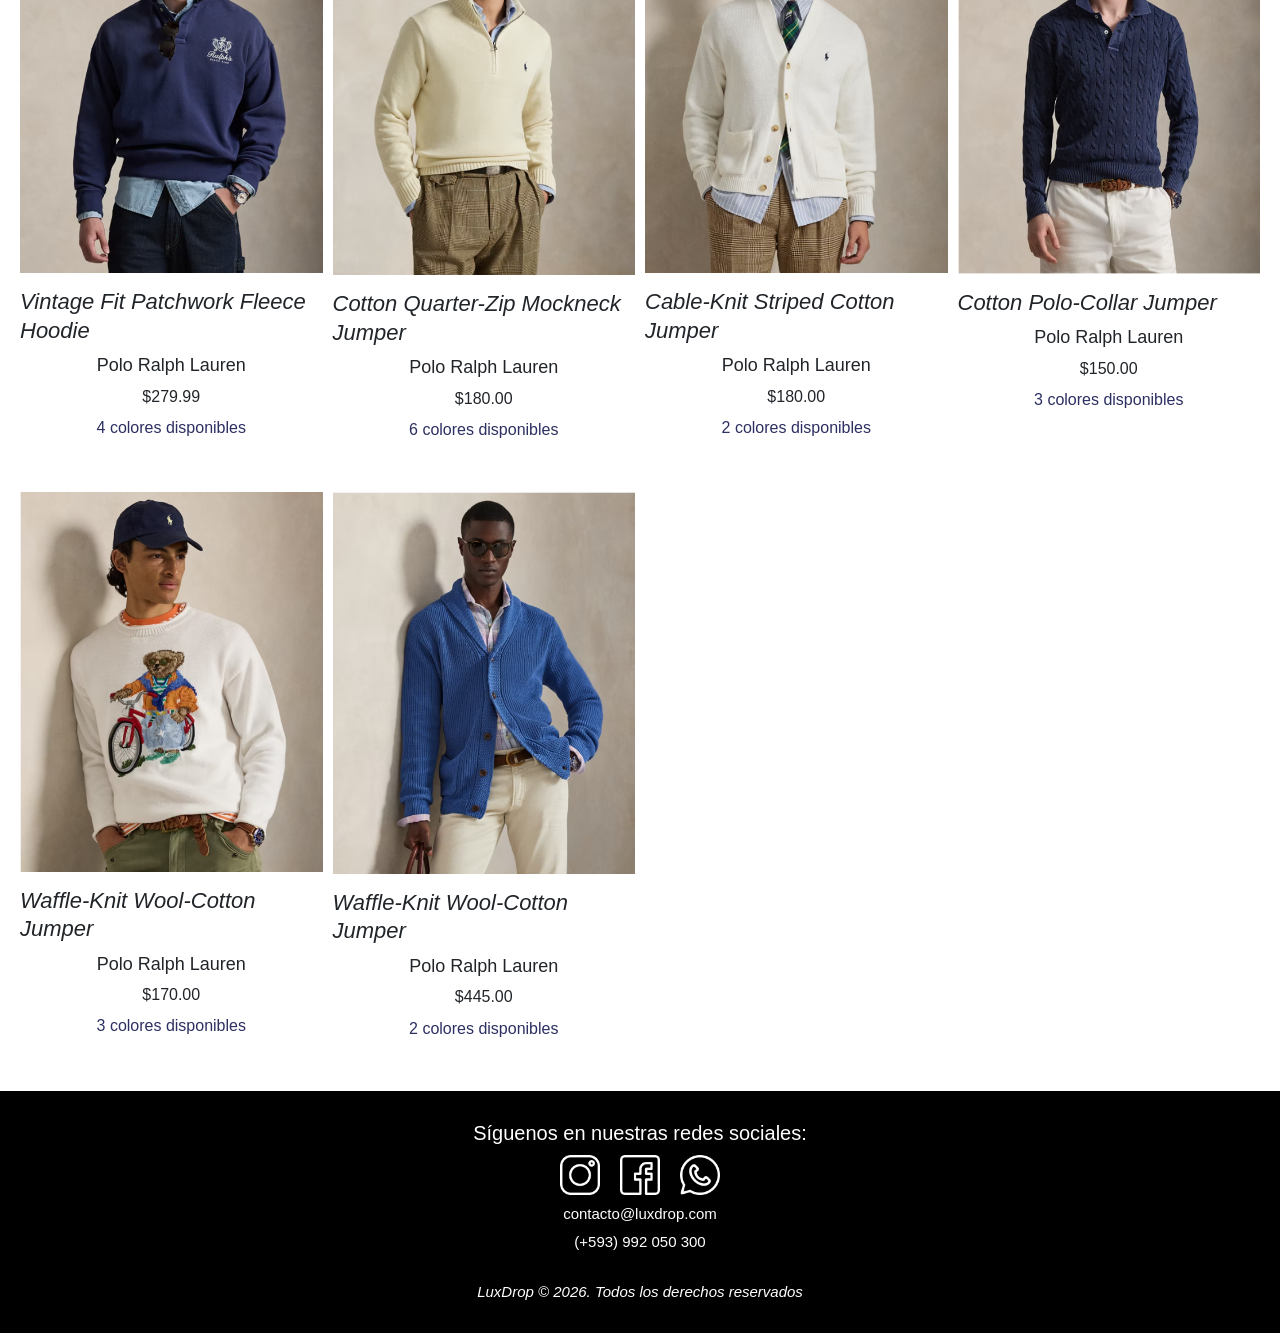
==== commit 5ab73446: "Se agrego un menu hamburguesa funcional y animado" ====
--- a/pages/catalogo.html
+++ b/pages/catalogo.html
@@ -17,9 +17,11 @@
         </a>
 
         <!-- BOTÓN HAMBURGUESA -->
-        <button class="menu-toggle" id="menu-toggle">
-            ☰
-        </button>    
+        <button id="menu-toggle" class="menu-toggle">
+            <span></span>
+            <span></span>
+            <span></span>
+        </button>  
 
         <nav id="nav">
              <ul>
@@ -182,14 +184,15 @@
         </section>
     </main>
     
-    <!-- Imagen botón hamburguesa -->
-    <script>
-            const toggle = document.getElementById("menu-toggle");
-            const nav = document.getElementById("nav");
-
-            toggle.addEventListener("click", () => {
-                nav.classList.toggle("active");
-            });
+    <!-- Activar botón hamburguesa -->
+   <script>
+        const toggle = document.getElementById("menu-toggle");
+        const nav = document.getElementById("nav");
+
+        toggle.addEventListener("click", () => {
+            toggle.classList.toggle("active");
+            nav.classList.toggle("active");
+        });
     </script>
 
     <footer>
--- a/css/main.css
+++ b/css/main.css
@@ -20,11 +20,30 @@
 }
 header .menu-toggle {
   display: none;
-  font-size: 28px;
+  flex-direction: column;
+  cursor: pointer;
+  gap: 5px;
   background: none;
   border: none;
-  color: white;
-  cursor: pointer;
+}
+header .menu-toggle span {
+  width: 25px;
+  height: 3px;
+  background: #f5f5f5;
+  transition: 0.3s;
+}
+header .menu-toggle.active span:nth-child(1) {
+  transform: rotate(45deg) translate(5px, 5px);
+}
+header .menu-toggle.active span:nth-child(2) {
+  opacity: 0;
+}
+header .menu-toggle.active span:nth-child(3) {
+  transform: rotate(-45deg) translate(6px, -6px);
+}
+header nav {
+  display: flex;
+  gap: 20px;
 }
 header nav ul {
   background-color: black;
@@ -36,6 +55,10 @@
 header nav ul a {
   background-color: black;
   color: white;
+  text-decoration: none;
+}
+header nav ul a:hover {
+  color: #00bcd4;
 }
 
 /* Estilo Main */
@@ -210,11 +233,30 @@
 }
 header .menu-toggle {
   display: none;
-  font-size: 28px;
+  flex-direction: column;
+  cursor: pointer;
+  gap: 5px;
   background: none;
   border: none;
-  color: white;
-  cursor: pointer;
+}
+header .menu-toggle span {
+  width: 25px;
+  height: 3px;
+  background: #f5f5f5;
+  transition: 0.3s;
+}
+header .menu-toggle.active span:nth-child(1) {
+  transform: rotate(45deg) translate(5px, 5px);
+}
+header .menu-toggle.active span:nth-child(2) {
+  opacity: 0;
+}
+header .menu-toggle.active span:nth-child(3) {
+  transform: rotate(-45deg) translate(6px, -6px);
+}
+header nav {
+  display: flex;
+  gap: 20px;
 }
 header nav ul {
   background-color: black;
@@ -360,11 +402,30 @@
 }
 header .menu-toggle {
   display: none;
-  font-size: 28px;
+  flex-direction: column;
+  cursor: pointer;
+  gap: 5px;
   background: none;
   border: none;
-  color: white;
-  cursor: pointer;
+}
+header .menu-toggle span {
+  width: 25px;
+  height: 3px;
+  background: #f5f5f5;
+  transition: 0.3s;
+}
+header .menu-toggle.active span:nth-child(1) {
+  transform: rotate(45deg) translate(5px, 5px);
+}
+header .menu-toggle.active span:nth-child(2) {
+  opacity: 0;
+}
+header .menu-toggle.active span:nth-child(3) {
+  transform: rotate(-45deg) translate(6px, -6px);
+}
+header nav {
+  display: flex;
+  gap: 20px;
 }
 header nav ul {
   background-color: black;
@@ -496,18 +557,22 @@
 
 /* MEDIA QUERIES */
 @media (max-width: 768px) {
-  /*#menu-toggle{
-      display:block;
-  }
-
-  nav{
-      position:absolute;
-      top:60px;
-      right:0;
-      width:100%;
-      background: $color-basic;
-      display:none;
-  }*/
+  header .menu-toggle {
+    display: flex;
+  }
+  header nav {
+    position: absolute;
+    top: 60px;
+    left: 0;
+    width: 100%;
+    background: black;
+    flex-direction: column;
+    align-items: center;
+    display: none;
+  }
+  header nav.active {
+    display: flex;
+  }
   header nav ul {
     flex-direction: row;
     text-align: center;
@@ -515,9 +580,6 @@
     gap: 10px;
     font-size: 16px;
   }
-  nav.active {
-    display: block;
-  }
   h1 {
     font-size: 22px;
     text-align: center;
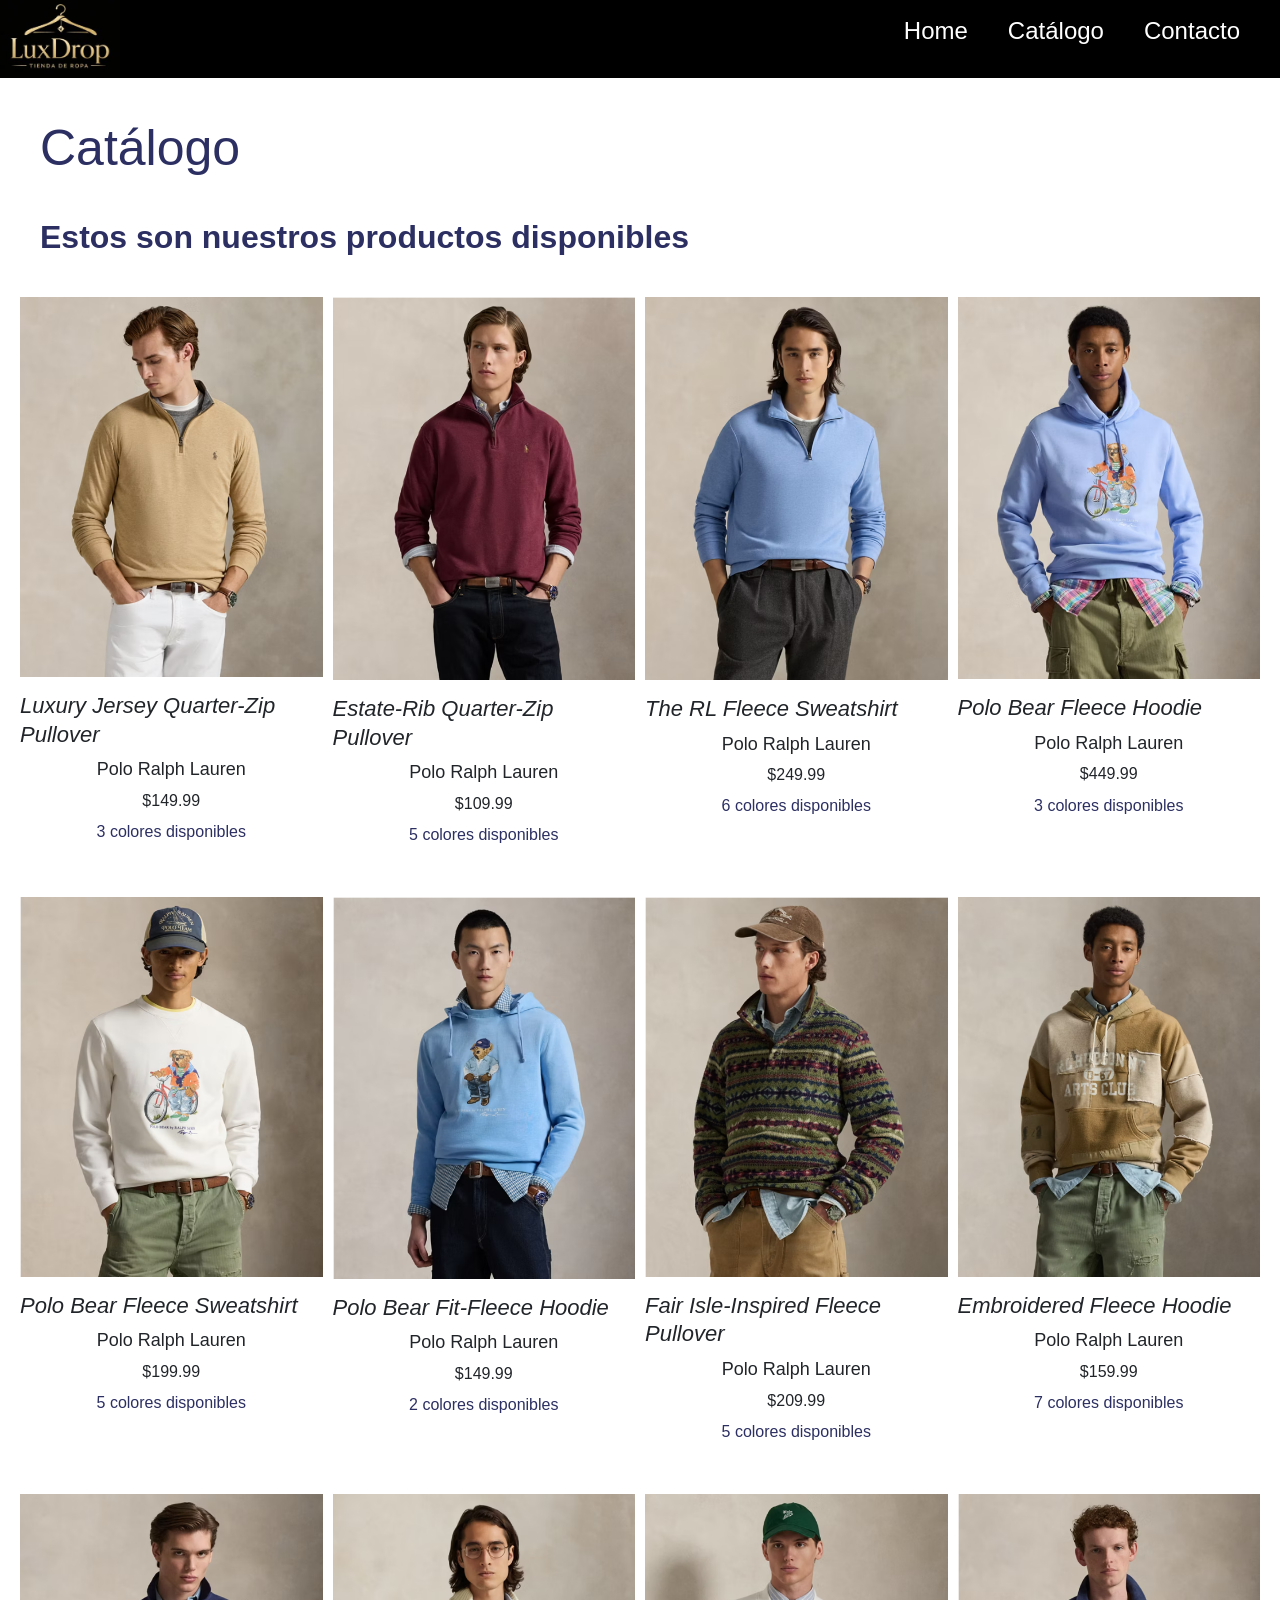
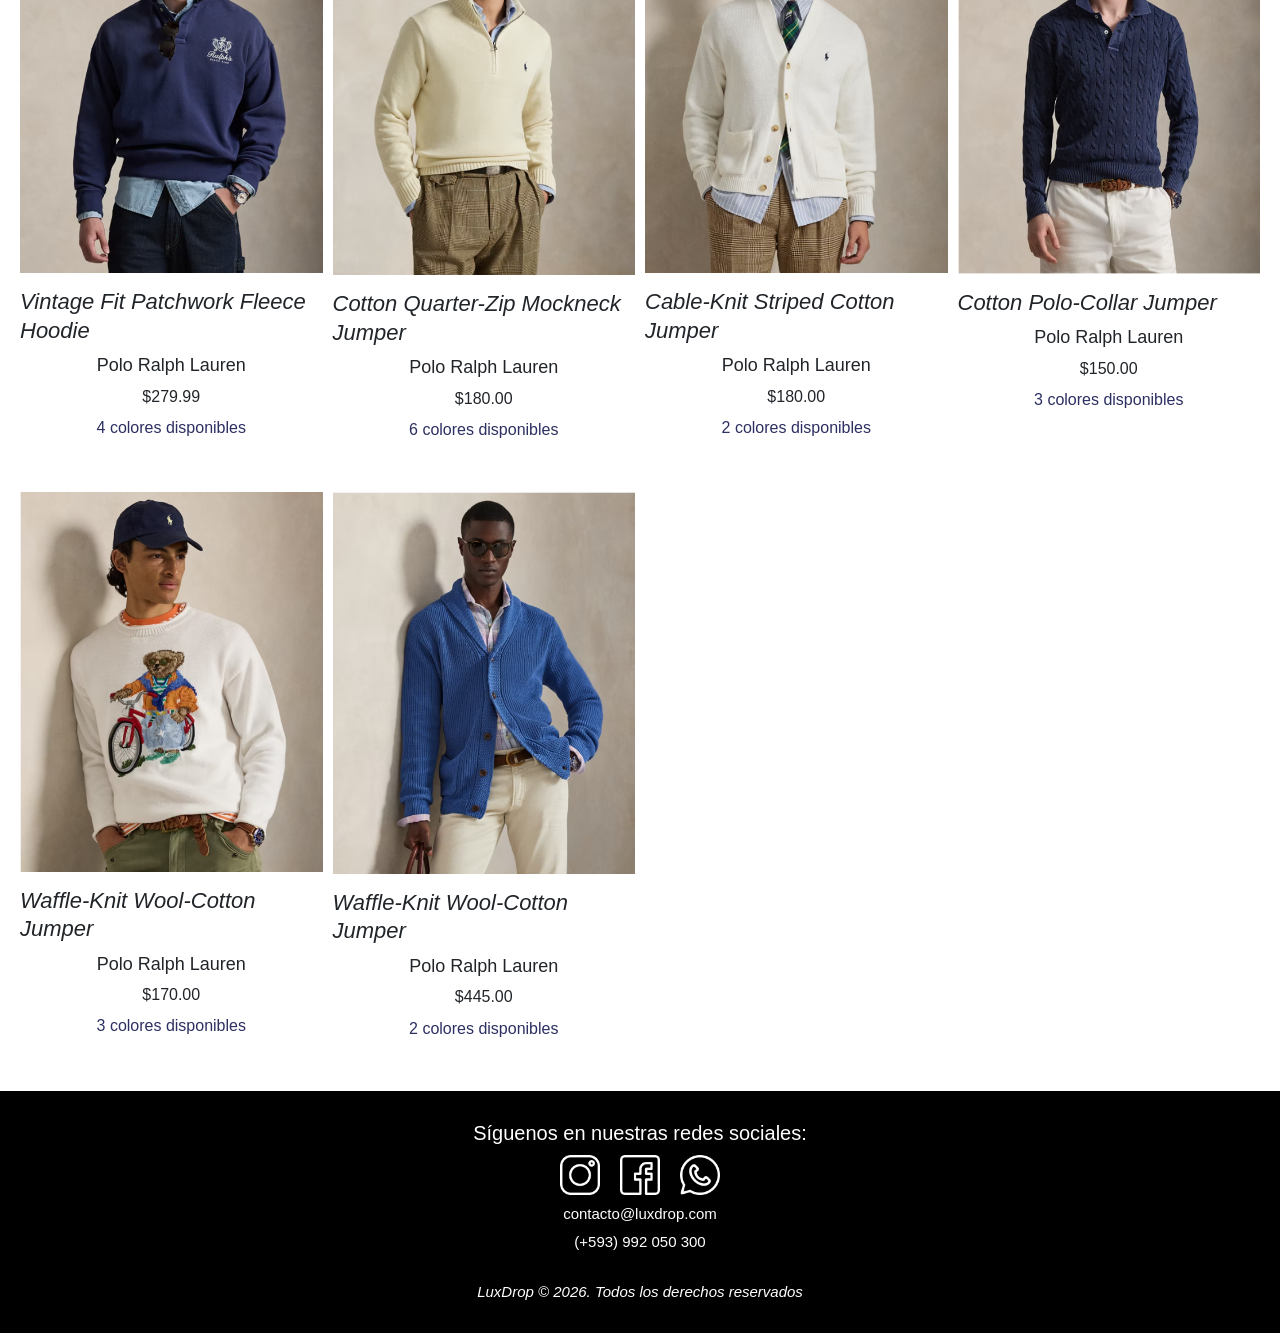
==== commit 07a35331: "Se agrego SEO de On-page, en imágenes" ====
--- a/pages/catalogo.html
+++ b/pages/catalogo.html
@@ -2,10 +2,10 @@
 <html lang="en">
 <head>
     <meta charset="UTF-8">
-    <meta name="viewport" content="width=device-width, initial-scale=1.0">
+    <meta name="description" content="Compra ropa urbana premium en LuxDrop. Envíos a todo Ecuador. Estilo exclusivo y calidad garantizada.", initial-scale=1.0">
     <link href="https://cdn.jsdelivr.net/npm/bootstrap@5.3.8/dist/css/bootstrap.min.css" rel="stylesheet" integrity="sha384-sRIl4kxILFvY47J16cr9ZwB07vP4J8+LH7qKQnuqkuIAvNWLzeN8tE5YBujZqJLB" crossorigin="anonymous">
     <link rel="stylesheet" href="../css/main.css">
-    <title>Catálogo de la tienda</title>
+    <title>Catálogo LuxDrop | Ropa Urbana Premium en Ecuador</title>
 </head>
 <body>
     <!-- Script para Bootstrap -->
@@ -112,7 +112,7 @@
                 <!-- Séptima imagen -->
                 <div class="container-items">
                     <img src="../img/saco7.png" alt="Fair Isle-Inspired Fleece Pullover" class="catalogo">
-                    <h3 class="cath3">LFair Isle-Inspired Fleece Pullover</h3>
+                    <h3 class="cath3">Fair Isle-Inspired Fleece Pullover</h3>
                     <h5>Polo Ralph Lauren</h5>
                     <h6>$209.99</h6>
                     <p>5 colores disponibles</p>
--- a/css/main.css
+++ b/css/main.css
@@ -58,7 +58,7 @@
   text-decoration: none;
 }
 header nav ul a:hover {
-  color: #00bcd4;
+  color: #7d82e6;
 }
 
 /* Estilo Main */
@@ -161,7 +161,7 @@
   transition: 0.3s;
 }
 .section-club .club-container .text-club .btn-club:hover {
-  background: #333;
+  background: #2C2F61;
 }
 .section-club .club-container .club-img {
   flex: 1;
@@ -268,6 +268,10 @@
 header nav ul a {
   background-color: black;
   color: white;
+  text-decoration: none;
+}
+header nav ul a:hover {
+  color: #7d82e6;
 }
 
 /* Seccion de Contacto */
@@ -338,6 +342,9 @@
   color: white;
   border: none;
   border-radius: 20px;
+}
+.section-contact .container-contact button:hover {
+  background: #2C2F61;
 }
 
 /* Estilo de Footer */
@@ -437,6 +444,10 @@
 header nav ul a {
   background-color: black;
   color: white;
+  text-decoration: none;
+}
+header nav ul a:hover {
+  color: #7d82e6;
 }
 
 /* Estilo Main */
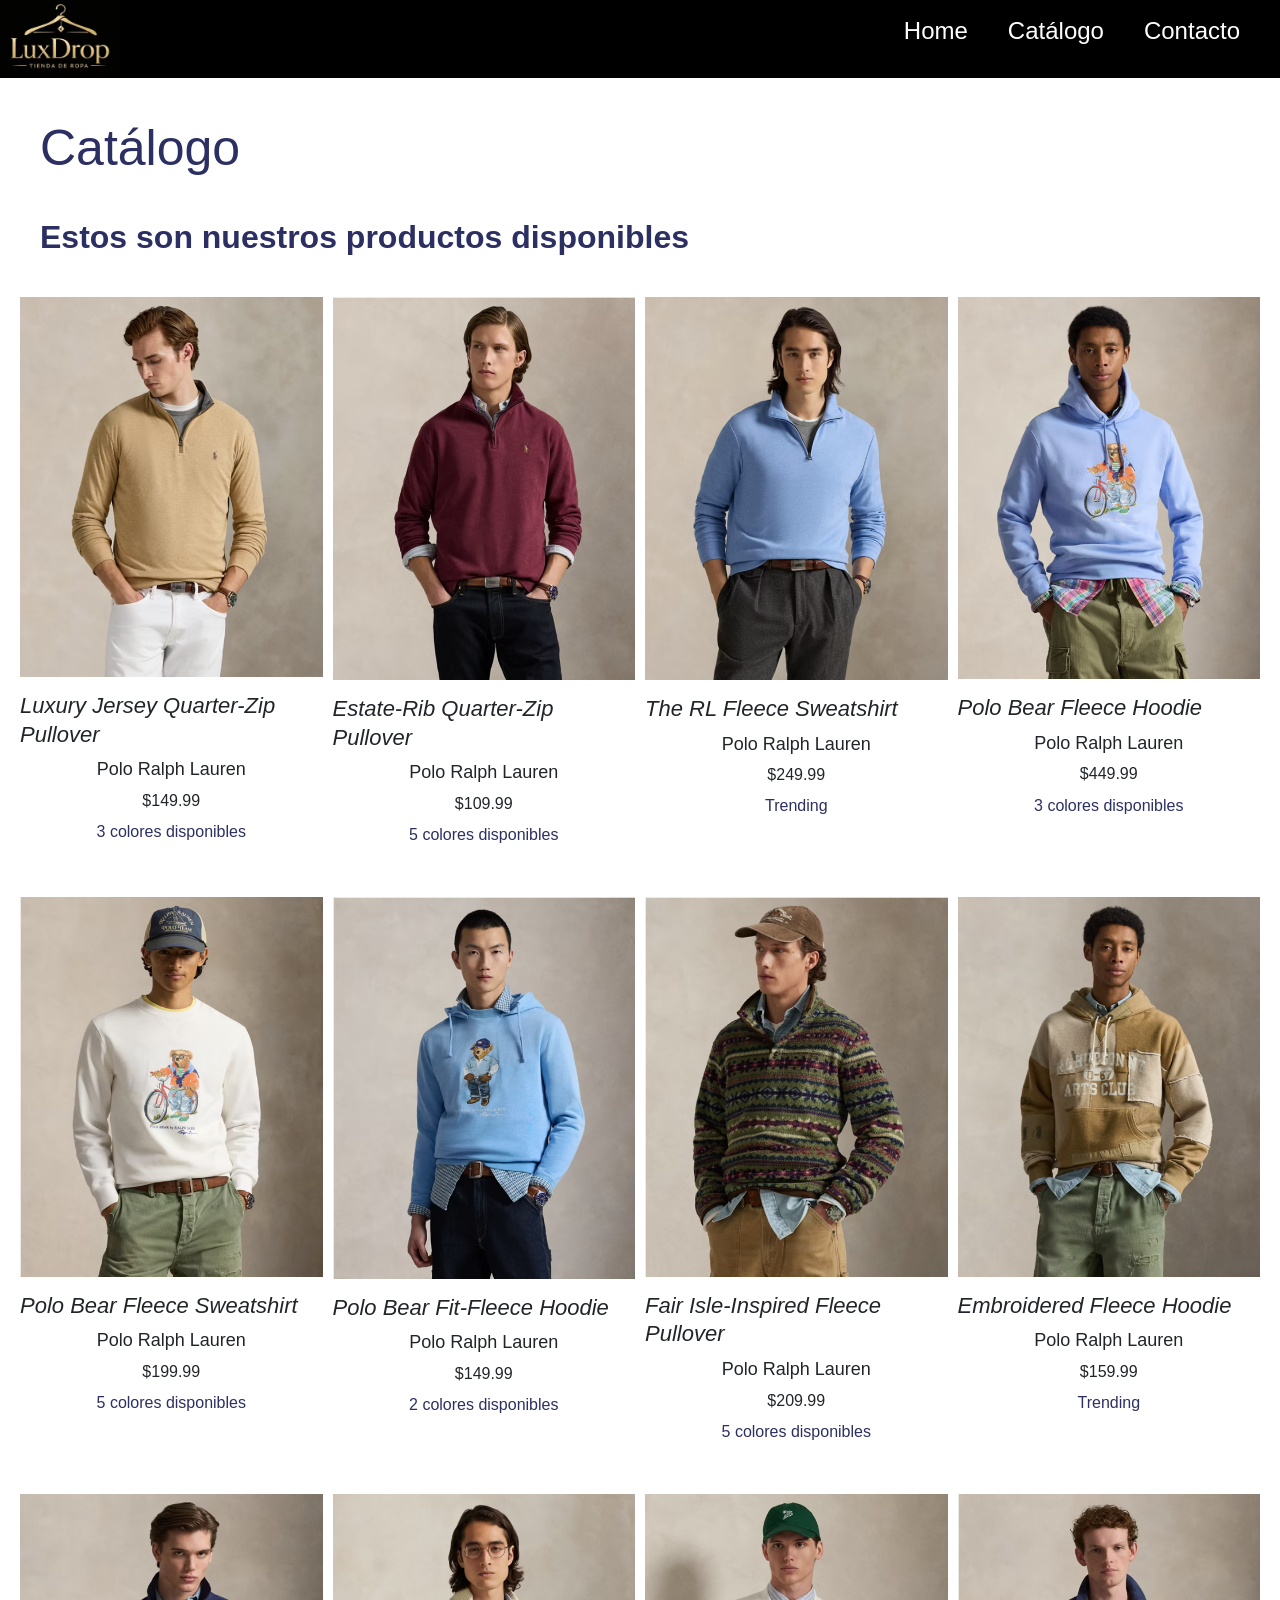
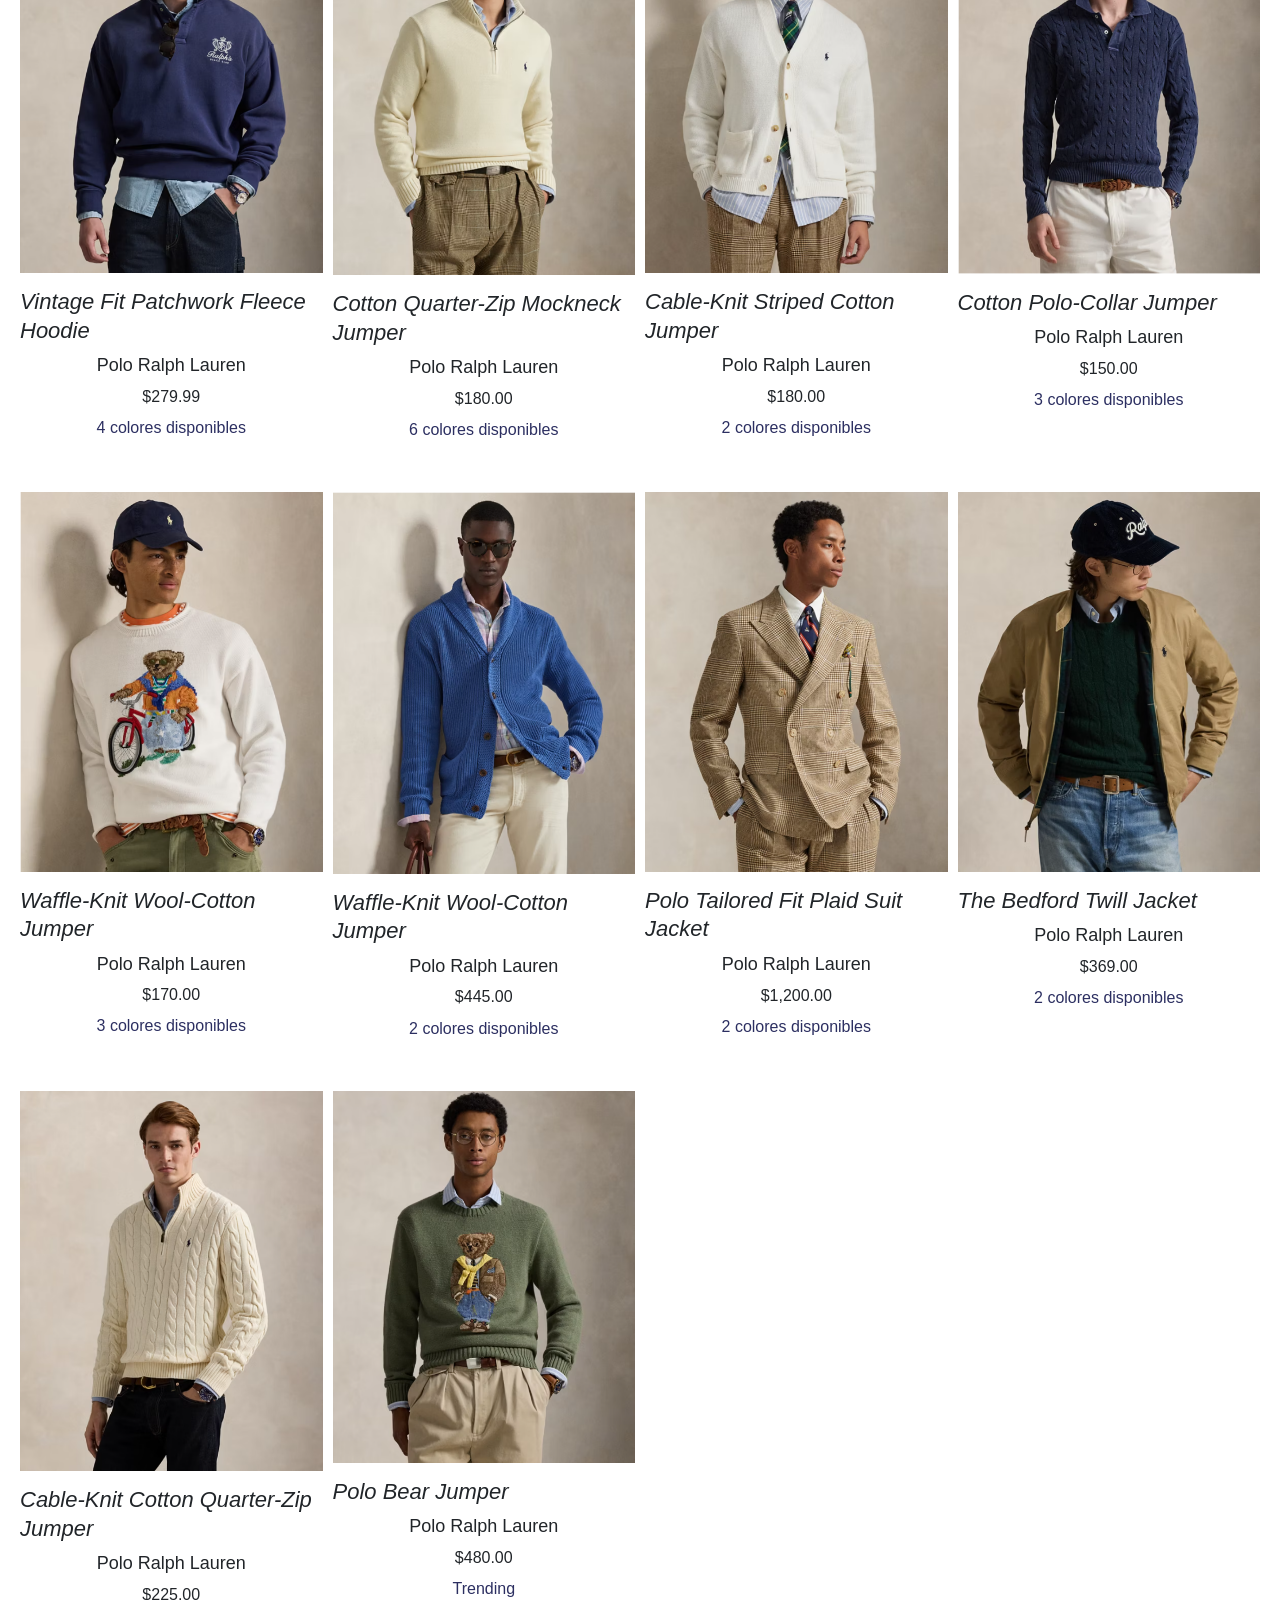
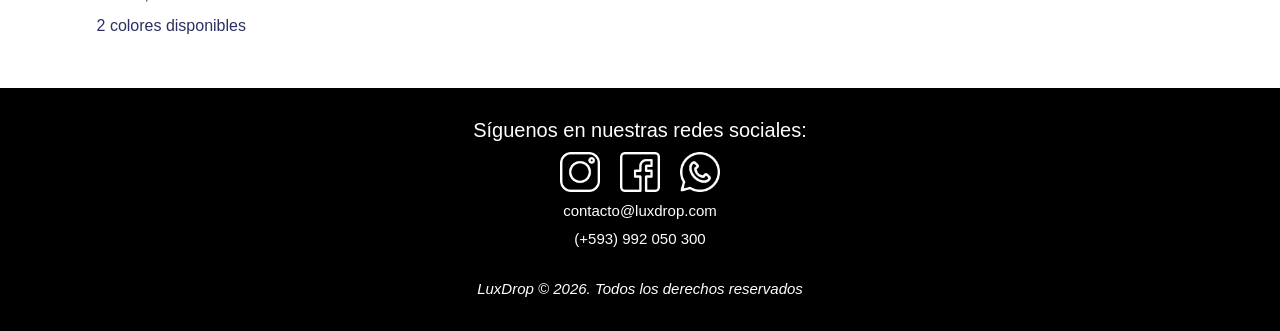
==== commit 4fd9ef78: "Se agrego imágenes del Catálogo" ====
--- a/pages/catalogo.html
+++ b/pages/catalogo.html
@@ -13,7 +13,7 @@
 
     <header>
         <a href="../index.html">
-            <img src="../img/luxdrop_logo.png" alt="logo">
+            <img src="../img/luxdrop_logo.png" alt="Logo LuxDrop">
         </a>
 
         <!-- BOTÓN HAMBURGUESA -->
@@ -79,7 +79,7 @@
                     <h3 class="cath3">The RL Fleece Sweatshirt</h3>
                     <h5>Polo Ralph Lauren</h5>
                     <h6>$249.99</h6>
-                    <p>6 colores disponibles</p>
+                    <p>Trending</p>
                 </div>
 
                 <!-- Cuarta imagen -->
@@ -124,7 +124,7 @@
                     <h3 class="cath3">Embroidered Fleece Hoodie</h3>
                     <h5>Polo Ralph Lauren</h5>
                     <h6>$159.99</h6>
-                    <p>7 colores disponibles</p>
+                    <p>Trending</p>
                 </div>
 
                 <!-- Novena imagen -->
@@ -179,6 +179,42 @@
                     <h5>Polo Ralph Lauren</h5>
                     <h6>$445.00</h6>
                     <p>2 colores disponibles</p>
+                </div>
+
+                <!-- Quinceaba imagen -->
+                <div class="container-items">
+                    <img src="../img/saco15.png" alt="Polo Tailored Fit Plaid Suit Jacket" class="catalogo">
+                    <h3 class="cath3">Polo Tailored Fit Plaid Suit Jacket</h3>
+                    <h5>Polo Ralph Lauren</h5>
+                    <h6>$1,200.00</h6>
+                    <p>2 colores disponibles</p>
+                </div>
+
+                <!-- Dieciseisceaba imagen -->
+                <div class="container-items">
+                    <img src="../img/saco16.png" alt="The Bedford Twill Jacket" class="catalogo">
+                    <h3 class="cath3">The Bedford Twill Jacket</h3>
+                    <h5>Polo Ralph Lauren</h5>
+                    <h6>$369.00</h6>
+                    <p>2 colores disponibles</p>
+                </div>
+
+                <!-- Diecisieteceaba imagen -->
+                <div class="container-items">
+                    <img src="../img/saco17.png" alt="Cable-Knit Cotton Quarter-Zip Jumper" class="catalogo">
+                    <h3 class="cath3">Cable-Knit Cotton Quarter-Zip Jumper</h3>
+                    <h5>Polo Ralph Lauren</h5>
+                    <h6>$225.00</h6>
+                    <p>2 colores disponibles</p>
+                </div>
+
+                <!-- Dieciochoceaba imagen -->
+                <div class="container-items">
+                    <img src="../img/saco18.png" alt="Polo Bear Jumper" class="catalogo">
+                    <h3 class="cath3">Polo Bear Jumper</h3>
+                    <h5>Polo Ralph Lauren</h5>
+                    <h6>$480.00</h6>
+                    <p>Trending</p>
                 </div>
             </div>
         </section>
@@ -201,13 +237,13 @@
         </div>
         <div class="social-network">
             <a href="http://instagram.com/" target="_blank">
-               <img src="../img/instagram.png" alt="instagram"> 
+               <img src="../img/instagram.png" alt="Logo Instagram"> 
             </a>
             <a href="http://facebook.com/" target="_blank">
-               <img src="../img/facebook.png" alt="facebook"> 
+               <img src="../img/facebook.png" alt="Logo Facebook"> 
             </a>
             <a href="https://web.whatsapp.com/" target="_blank">
-               <img src="../img/whatsapp.png" alt="whatsapp"> 
+               <img src="../img/whatsapp.png" alt="Logo Whatsapp"> 
             </a>
         </div>
         <div class="section-text-social">
